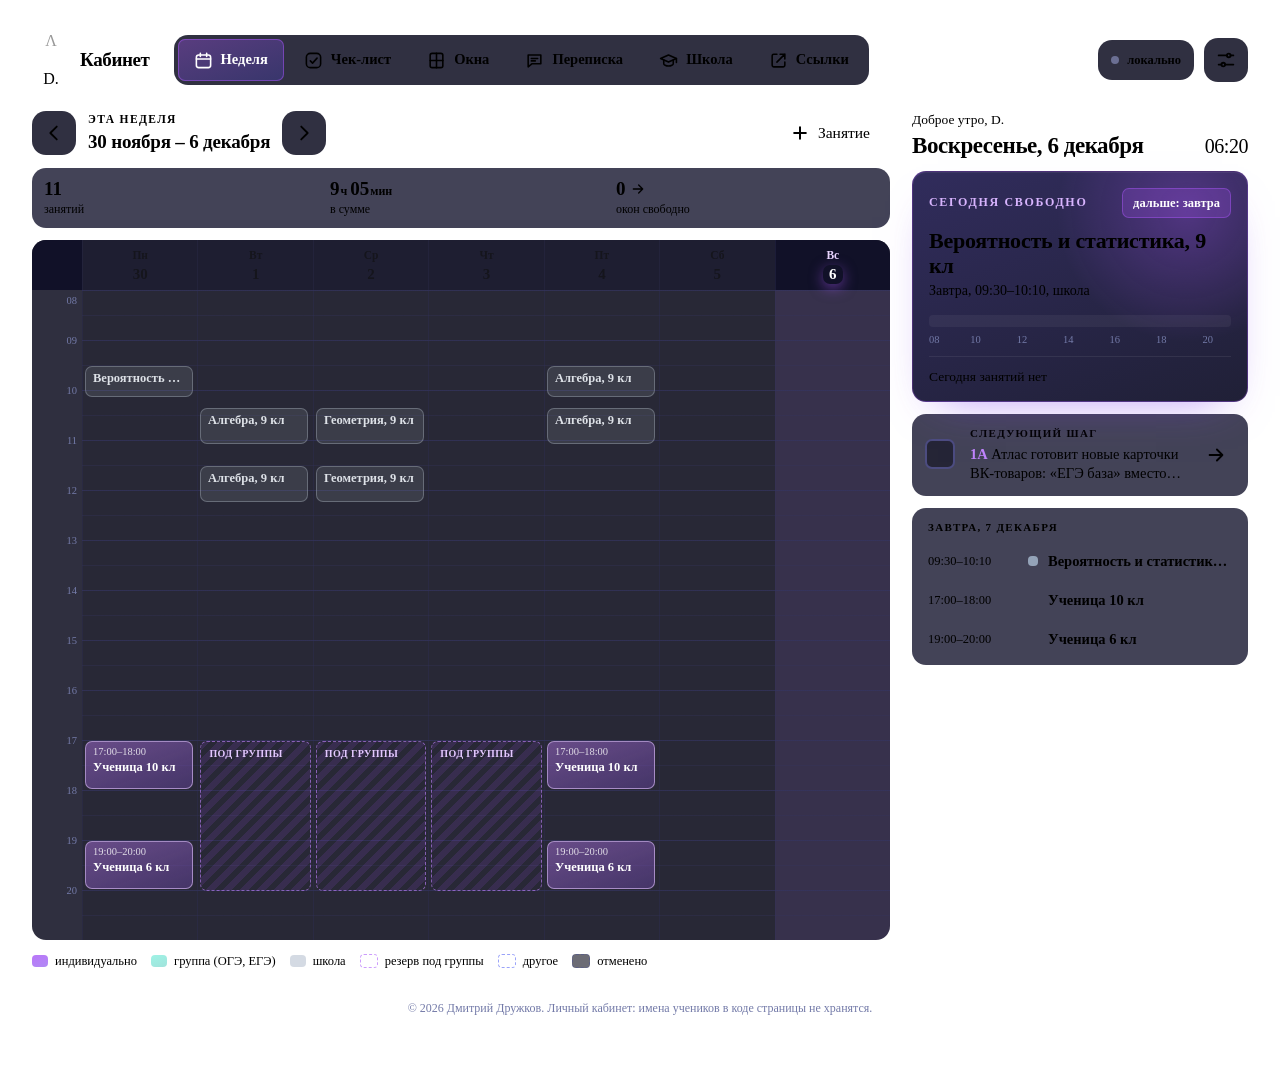
==== index.html @ b58e967c "Абонемент: остаток и журнал на странице ученика, «Оплата» и поздняя отмена в Кабинете; отмена без сп" ====
<!DOCTYPE html>
<html lang="ru">
<head>
<meta charset="UTF-8">
<meta name="viewport" content="width=device-width, initial-scale=1, viewport-fit=cover">
<title>Кабинет D.</title>
<meta name="description" content="Личный кабинет D.: расписание недели, чек-лист, свободные окна для родителей.">
<meta name="robots" content="noindex, nofollow">
<meta name="theme-color" content="#0A0610">
<script>
  /* тема ставится до отрисовки, иначе при светлой экран на миг мигнёт тёмным */
  try { if (localStorage.getItem('kab:theme') === 'light') { document.documentElement.setAttribute('data-theme', 'light'); document.querySelector('meta[name="theme-color"]').setAttribute('content', '#f1edf8'); } } catch (e) {}
</script>
<meta name="apple-mobile-web-app-capable" content="yes">
<meta name="mobile-web-app-capable" content="yes">
<meta name="apple-mobile-web-app-status-bar-style" content="black-translucent">
<meta name="apple-mobile-web-app-title" content="Кабинет">
<link rel="icon" href="favicon.svg" type="image/svg+xml">
<link rel="apple-touch-icon" href="icon-180.png">
<link rel="stylesheet" href="https://dmitrydruzhkovv-arch.github.io/di-brand-kit/brand-kit.css">
<link rel="stylesheet" href="style.css?v=2609292206">
</head>
<body class="lk-page">

<div class="kb">
  <header class="kb-top" id="kbTop"></header>
  <main>
    <section class="kb-view" id="v-week" aria-label="Неделя"></section>
    <section class="kb-view" id="v-list" aria-label="Чек-лист" hidden></section>
    <section class="kb-view" id="v-okna" aria-label="Окна для родителей" hidden></section>
  </main>
  <footer class="kb-foot">© 2026 Дмитрий Дружков. Личный кабинет: имена учеников в коде страницы не хранятся.</footer>
</div>

<nav class="kb-nav" id="kbNav" aria-label="Разделы"></nav>
<button class="kb-fab" id="kbFab" type="button" data-act="ev-new" aria-label="Вписать занятие"></button>

<div class="sh-bg" id="shBg" data-act="close"></div>
<section class="sh" id="sh" role="dialog" aria-modal="true" aria-labelledby="shTitle" aria-hidden="true" inert></section>
<div class="toast" id="toast" role="status" aria-live="polite"></div>

<noscript><p style="padding:24px">Кабинету нужен JavaScript: включи его в браузере.</p></noscript>

<script src="seed.js?v=2609292206"></script>
<script src="app.js?v=2609292206"></script>
</body>
</html>
---- style.css ----
/* ════════════════════════════════════════════════════════════════
   style.css — Кабинет D. (поверх бренд-кита di-brand-kit: токены --lk-*)
   Телефон первым: нижняя панель разделов, крупные цели касания (≥44px).
   Цвета типов занятий различаются не только цветом (у D особое
   цветовосприятие): группы — мята + метка ОГЭ/ЕГЭ, школа — серый,
   резерв — пунктир, «другое» — пунктирная рамка.
   Анимации — только transform и opacity.
   ════════════════════════════════════════════════════════════════ */

:root{
  --kb-max:1240px;
  --kb-gut:16px;
  --kb-hh:42px;                 /* высота часа в сетке недели */
  --kb-tcol:30px;               /* колонка времени */
  --kb-nav:73px;                /* нижняя панель разделов: 8 + 56 + 8 + рамка 1 */
  --kb-safe-b:env(safe-area-inset-bottom, 0px);
  --kb-panel:rgba(20,20,46,.80);
  --kb-panel-2:rgba(14,14,34,.86);
  --kb-dim:#737aa8;
  --kb-grid:rgba(52,52,96,.70);
  --kb-grid-2:rgba(52,52,96,.30);
  --kb-ease:cubic-bezier(.16,1,.3,1);
  --kb-school:#94a3b8;
  /* радиусы — БРЕНД-КОД: одна доминанта 14 и кратные 7 / 28; теги 4; «таблетка» запрещена */
  --kb-r-xs:4px; --kb-r-s:7px; --kb-r-m:14px; --kb-r-l:28px;
}
@media (min-width:720px){
  :root{ --kb-gut:24px; --kb-hh:50px; --kb-tcol:50px; }
}

/* ───────── база ───────── */
html{ -webkit-text-size-adjust:100%; }
body.lk-page{ min-height:100dvh; font-size:16px; line-height:1.45; }
body.is-locked{ overflow:hidden; }
button{ font:inherit; color:inherit; background:none; border:0; padding:0; cursor:pointer; touch-action:manipulation; -webkit-tap-highlight-color:transparent; }
a{ color:inherit; }
input, textarea, select{ font:inherit; color:inherit; }
:focus-visible{ outline:2px solid var(--lk-violet); outline-offset:2px; }
.i{ width:22px; height:22px; fill:none; stroke:currentColor; stroke-width:2; stroke-linecap:round; stroke-linejoin:round; flex:0 0 auto; }
.sr{ position:absolute !important; width:1px; height:1px; overflow:hidden; clip:rect(0 0 0 0); white-space:nowrap; }
.mono{ font-family:var(--lk-mono); font-variant-numeric:tabular-nums; }

.kb{
  max-width:var(--kb-max); margin:0 auto;
  padding:0 var(--kb-gut) calc(var(--kb-nav) + 104px + var(--kb-safe-b));
  min-height:100dvh;
}
@media (min-width:720px){ .kb{ padding-bottom:calc(var(--kb-nav) + 28px + var(--kb-safe-b)); } }
@media (min-width:1200px){ .kb{ padding-bottom:48px; } }

/* ───────── шапка ───────── */
/* сверху — запас под часы и батарейку, когда кабинет запущен с экрана «Домой» на айфоне */
.kb-top{ display:flex; align-items:center; gap:10px; padding:calc(14px + env(safe-area-inset-top, 0px)) 0 12px; }
.kb-brand{ display:flex; align-items:center; gap:6px; min-width:0; }
/* Λ — светлая тема, D. — тёмная (как на сайте учеников). Активная — яркая с кольцом */
.kb-theme{ margin:0; gap:0; opacity:1; justify-content:flex-start; }
.kb-tm{ width:38px; height:38px; display:grid; place-items:center; border-radius:50%; opacity:.4; transition:opacity .2s, transform .18s var(--kb-ease); }
.kb-tm:hover{ opacity:.75; }
.kb-tm:active{ transform:scale(.9); }
.kb-tm[aria-pressed="true"]{ opacity:1; }
.kb-tm[aria-pressed="true"] .lk-badge{ outline:2px solid var(--lk-ink); outline-offset:2px; }
.kb-name{ font-weight:900; font-size:19px; letter-spacing:-.02em; white-space:nowrap; color:var(--lk-ink); text-decoration:none; margin-left:4px; }

.kb-tabs{ display:none; }
@media (min-width:1200px){
  /* шесть вкладок с иконками влезают в шапку только с 1200px; уже — нижняя панель */
  .kb-brand{ flex:0 0 auto; }
  /* вкладок прибавляется: не влезли — ряд листается вбок, а не выталкивает кнопки справа */
  .kb-tabs{ display:flex; gap:4px; padding:4px; margin-left:14px; min-width:0; overflow-x:auto; scrollbar-width:none; border-radius:var(--kb-r-m); border:1px solid var(--lk-line); background:var(--kb-panel-2); }
  .kb-tabs::-webkit-scrollbar{ display:none; }
  .kb-tabs a{ flex:0 0 auto; white-space:nowrap; display:flex; align-items:center; gap:8px; height:42px; padding:0 16px; border-radius:var(--kb-r-s); font-weight:700; font-size:14.5px; color:var(--lk-muted); text-decoration:none; transition:color .2s, background .2s, transform .15s var(--kb-ease); }
  .kb-tabs a:hover{ color:var(--lk-ink); }
  .kb-tabs a:active{ transform:scale(.97); }
  .kb-tabs a.is-on{ color:#fff; background:linear-gradient(160deg, rgba(168,85,247,.34), rgba(79,70,229,.26)); box-shadow:inset 0 0 0 1px rgba(168,85,247,.5); }
  .kb-tabs .i{ width:19px; height:19px; }
}

.kb-status{
  margin-left:auto; display:inline-flex; align-items:center; gap:8px; height:40px; padding:0 13px;
  border-radius:var(--kb-r-m); border:1px solid var(--lk-line); background:var(--kb-panel-2);
  font-size:12.5px; font-weight:700; color:var(--lk-muted); white-space:nowrap;
  transition:transform .15s var(--kb-ease);
}
.kb-status:active{ transform:scale(.97); }
.kb-status i{ width:8px; height:8px; border-radius:50%; background:#6b6f93; flex:0 0 8px; }
.kb-status[data-s="synced"] i{ background:var(--lk-mint); box-shadow:0 0 10px rgba(94,234,212,.75); }
.kb-status[data-s="syncing"] i{ background:var(--lk-violet); animation:kb-pulse 1s ease-in-out infinite; }
.kb-status[data-s="offline"] i,
.kb-status[data-s="badkey"] i{ background:var(--lk-bad); }
.kb-ibtn{
  width:44px; height:44px; border-radius:var(--kb-r-m); display:grid; place-items:center; flex:0 0 44px;
  border:1px solid var(--lk-line); background:var(--kb-panel-2); color:var(--lk-ink);
  transition:transform .15s var(--kb-ease), border-color .2s;
}
.kb-ibtn:hover{ border-color:rgba(168,85,247,.6); }
.kb-ibtn:active{ transform:scale(.94); }

/* ───────── нижняя панель разделов (телефон) ─────────
   Одна строка, листается вбок (D 29.09: вкладок больше пяти — сетка уходила
   во вторую строку). На экране 4,5 кнопки: пятая видна наполовину и сама
   подсказывает, что панель листается; на планшете кнопки растягиваются. */
.kb-nav{
  position:fixed; left:0; right:0; bottom:0; z-index:30;
  display:flex; gap:2px;
  padding:8px 6px calc(8px + var(--kb-safe-b));
  overflow-x:auto; overflow-y:hidden; overscroll-behavior-x:contain;
  scroll-snap-type:x proximity; scroll-padding:0 6px; scrollbar-width:none;
  background:rgba(10,6,16,.88);
  -webkit-backdrop-filter:blur(14px) saturate(1.2); backdrop-filter:blur(14px) saturate(1.2);
  border-top:1px solid var(--lk-line);
}
.kb-nav::-webkit-scrollbar{ display:none; }
.kb-nav a{
  flex:1 0 max(72px, min(96px, calc((100% - 9px) / 4.5))); scroll-snap-align:start;
  display:flex; flex-direction:column; align-items:center; justify-content:center; gap:4px;
  height:56px; border-radius:var(--kb-r-m); font-size:12px; font-weight:700; color:var(--lk-muted); text-decoration:none;
  white-space:nowrap;
  transition:color .2s, background .2s, transform .15s var(--kb-ease);
}
.kb-nav a:active{ transform:scale(.95); }
.kb-nav a.is-on{ color:#fff; background:linear-gradient(160deg, rgba(168,85,247,.32), rgba(79,70,229,.24)); box-shadow:inset 0 0 0 1px rgba(168,85,247,.5); }
.kb-nav .i{ width:24px; height:24px; }
@media (min-width:1200px){ .kb-nav{ display:none; } }

/* кнопка «+» */
.kb-fab{
  position:fixed; right:16px; bottom:calc(var(--kb-nav) + 16px + var(--kb-safe-b)); z-index:31;
  width:62px; height:62px; border-radius:var(--kb-r-m); display:grid; place-items:center; color:#fff;
  background:linear-gradient(135deg, var(--lk-violet), var(--lk-indigo));
  box-shadow:0 14px 32px -8px rgba(124,58,237,.7);
  transition:transform .18s var(--kb-ease), opacity .2s;
}
.kb-fab .i{ width:30px; height:30px; stroke-width:2.4; }
.kb-fab:active{ transform:scale(.92); }
.kb-fab[hidden]{ display:none; }
@media (min-width:720px){ .kb-fab{ display:none; } }

/* ───────── разделы ───────── */
.kb-view[hidden]{ display:none; }
.kb-view.is-in{ animation:kb-in .45s var(--kb-ease) both; }

/* ═════════════ НЕДЕЛЯ ═════════════ */
.wkv{ display:grid; gap:14px; }
.wkv-rail{ display:grid; gap:12px; align-content:start; }
.wkv-main{ min-width:0; }
@media (min-width:1100px){
  .wkv{ grid-template-columns:minmax(0,1fr) 336px; grid-template-areas:"main rail"; align-items:start; gap:22px; }
  .wkv-rail{ grid-area:rail; position:sticky; top:14px; }
  .wkv-main{ grid-area:main; }
}

.hello small{ display:block; font-size:13.5px; color:var(--lk-muted); }
.hello h1{ margin:3px 0 0; display:flex; flex-wrap:wrap; align-items:baseline; justify-content:space-between; gap:2px 12px; font-size:23px; line-height:1.15; font-weight:900; letter-spacing:-.02em; }
.hello h1 .mono{ font-size:20px; font-weight:500; color:var(--lk-ink); }

/* карточка «сейчас / дальше» */
.now{
  position:relative; overflow:hidden; isolation:isolate;
  border-radius:var(--kb-r-m); padding:16px 16px 14px;
  background:linear-gradient(160deg, rgba(36,31,82,.94), rgba(18,18,42,.94));
  border:1px solid rgba(168,85,247,.30);
  box-shadow:inset 0 1px 0 rgba(255,255,255,.06), 0 20px 44px -26px rgba(124,58,237,.6);
}
.now::before{
  content:""; position:absolute; z-index:-1; right:-70px; top:-90px; width:260px; height:260px;
  background:radial-gradient(closest-side, rgba(168,85,247,.30), transparent); pointer-events:none;
}
.now-k{ display:flex; align-items:center; justify-content:space-between; gap:10px; font-family:var(--lk-mono); font-size:12px; font-weight:700; letter-spacing:.14em; text-transform:uppercase; color:#d8b4fe; }
.now-k > span{ display:inline-flex; align-items:center; gap:8px; }
.now.is-live .now-k > span::before{ content:""; width:8px; height:8px; border-radius:50%; background:var(--lk-mint); box-shadow:0 0 10px var(--lk-mint); animation:kb-pulse 1.4s ease-in-out infinite; }
.now-chip{ font-family:var(--lk-font); letter-spacing:0; text-transform:none; font-size:12.5px; font-weight:700; color:#fff; padding:5px 10px; border-radius:var(--kb-r-s); background:rgba(168,85,247,.22); border:1px solid rgba(168,85,247,.45); white-space:nowrap; }
.now-t{ display:block; width:100%; text-align:left; margin:10px 0 2px; font-size:22px; font-weight:900; line-height:1.15; letter-spacing:-.01em; overflow-wrap:anywhere; }
.now-s{ font-size:14px; color:var(--lk-muted); }
.strip{ position:relative; margin:14px 0 4px; }
.strip-bar{ position:relative; height:12px; border-radius:var(--kb-r-xs); overflow:hidden; background:rgba(255,255,255,.05); border:1px solid var(--lk-line); }
.strip-bar i{ position:absolute; top:0; bottom:0; left:calc(var(--a) * 100%); width:max(3px, calc(var(--w) * 100%)); border-radius:2px; }
.strip-bar i.t-solo{ background:var(--lk-violet); }
.strip-bar i.t-group{ background:var(--lk-mint); }
.strip-bar i.t-school{ background:var(--kb-school); }
.strip-bar i.t-other{ background:#818cf8; }
.strip-bar i.is-past{ opacity:.35; }
.strip-now{ position:absolute; top:-4px; bottom:-4px; left:calc(var(--m) * 100%); width:2px; margin-left:-1px; background:#fff; border-radius:2px; box-shadow:0 0 8px rgba(255,255,255,.9); }
.strip-h{ position:relative; height:14px; margin-top:5px; font-family:var(--lk-mono); font-size:10.5px; color:var(--kb-dim); }
.strip-h span{ position:absolute; top:0; left:calc(var(--p) * 100%); transform:translateX(-50%); }
.strip-h span:first-child{ transform:none; }
.now-f{ margin-top:10px; padding-top:10px; border-top:1px solid rgba(255,255,255,.07); font-size:13.5px; color:var(--lk-muted); }
.now-f b{ color:var(--lk-ink); font-weight:700; }

/* следующий шаг чек-листа */
.nx{ display:flex; align-items:center; gap:12px; padding:12px 12px 12px 14px; border-radius:var(--kb-r-m); background:var(--kb-panel); border:1px solid var(--lk-line); }
.nx-tx{ flex:1; min-width:0; }
.nx-tx small{ display:block; font-family:var(--lk-mono); font-size:11px; font-weight:700; letter-spacing:.12em; text-transform:uppercase; color:var(--lk-mint); }
.nx-tx p{ margin:3px 0 0; font-size:14.5px; line-height:1.35; display:-webkit-box; -webkit-line-clamp:2; -webkit-box-orient:vertical; overflow:hidden; }
.nx-ck{ display:grid; place-items:center; width:44px; height:44px; flex:0 0 44px; margin:-6px -4px -6px -8px; cursor:pointer; }
.nx-ck:hover .ck{ border-color:var(--lk-violet); }
.nx-ck:active .ck{ transform:scale(.88); }
.nx-ck input:focus-visible + .ck{ outline:2px solid var(--lk-violet); outline-offset:2px; }
.nx.is-done .ck{ background:linear-gradient(135deg, var(--lk-violet), var(--lk-violet-deep)); border-color:transparent; }
.nx.is-done .ck .i{ stroke-dashoffset:0; }
.nx.is-done .nx-tx p{ color:var(--kb-dim); text-decoration:line-through; transition:color .3s; }
.nx-go{ width:40px; height:40px; border-radius:var(--kb-r-m); display:grid; place-items:center; color:var(--lk-muted); flex:0 0 40px; text-decoration:none; }
.nx-go:hover{ color:var(--lk-ink); }
.nx.is-empty .nx-tx small{ color:var(--lk-muted); }

/* список дня — только на широком экране, в правой колонке */
.agenda{ display:none; }
@media (min-width:1100px){
  .agenda{ display:block; border-radius:var(--kb-r-m); padding:12px 8px 6px; background:var(--kb-panel); border:1px solid var(--lk-line); }
  .agenda h3{ margin:0 8px 6px; font-family:var(--lk-mono); font-size:11px; font-weight:700; letter-spacing:.12em; text-transform:uppercase; color:var(--lk-muted); }
  .ag{ display:grid; grid-template-columns:92px 12px minmax(0,1fr); align-items:center; gap:8px; width:100%; padding:9px 8px; border-radius:var(--kb-r-s); text-align:left; transition:background .2s; }
  .ag:hover{ background:rgba(255,255,255,.04); }
  .ag .mono{ font-size:12.5px; color:var(--lk-muted); }
  .ag i{ width:10px; height:10px; border-radius:var(--kb-r-xs); }
  .ag b{ font-size:14.5px; font-weight:700; white-space:nowrap; overflow:hidden; text-overflow:ellipsis; }
  .ag.is-past{ opacity:.45; }
  .ag.is-now{ background:rgba(168,85,247,.14); box-shadow:inset 0 0 0 1px rgba(168,85,247,.45); }
  .ag-none{ margin:4px 8px 8px; font-size:14px; color:var(--kb-dim); }
}

/* заголовок недели */
.wk-head{ display:flex; align-items:center; gap:8px; flex-wrap:wrap; }
.wk-arrow{ width:44px; height:44px; border-radius:var(--kb-r-m); display:grid; place-items:center; border:1px solid var(--lk-line); background:var(--kb-panel-2); transition:transform .15s var(--kb-ease), border-color .2s; }
.wk-arrow:hover{ border-color:rgba(168,85,247,.6); }
.wk-arrow:active{ transform:scale(.93); }
.wk-title{ font-size:19px; font-weight:900; letter-spacing:-.01em; padding:0 4px; white-space:nowrap; }
.wk-title small{ display:block; font-size:11.5px; font-weight:700; letter-spacing:.12em; text-transform:uppercase; color:var(--lk-muted); font-family:var(--lk-mono); }
.wk-today{ height:38px; padding:0 14px; border-radius:var(--kb-r-m); font-size:13.5px; font-weight:700; color:#E9D5FF; border:1px solid rgba(168,85,247,.55); background:rgba(168,85,247,.12); }
.wk-today:active{ transform:scale(.96); }
.wk-add{ display:none; margin-left:auto; }
@media (min-width:720px){
  .wk-add{ display:inline-flex; align-items:center; gap:8px; height:46px; padding:0 20px; font-size:15.5px; }
  .wk-add .i{ width:20px; height:20px; stroke-width:2.4; }
}

.wk-stats{ display:grid; grid-template-columns:repeat(3, minmax(0,1fr)); margin:12px 0; border-radius:var(--kb-r-m); border:1px solid var(--lk-line); background:var(--kb-panel); overflow:hidden; }
.wk-stats > *{ padding:10px 12px; border-left:1px solid var(--lk-line); text-align:left; min-width:0; }
.wk-stats > :first-child{ border-left:0; }
.wk-stats b{ display:block; font-family:var(--lk-mono); font-size:19px; font-weight:700; line-height:1.2; color:var(--lk-ink); white-space:nowrap; }
.wk-stats b small{ font-family:var(--lk-font); font-size:12px; font-weight:700; color:var(--lk-muted); margin:0 3px 0 1px; }
.wk-stats b .i{ width:16px; height:16px; vertical-align:-2px; margin-left:4px; }
.wk-stats span{ display:block; font-size:12px; color:var(--lk-muted); white-space:nowrap; overflow:hidden; text-overflow:ellipsis; }
.wk-stats button{ transition:background .2s; }
.wk-stats button:hover{ background:rgba(94,234,212,.06); }
.wk-stats button b{ color:var(--lk-mint); }

/* сетка недели */
.wk{
  position:relative; display:grid; grid-template-columns:var(--kb-tcol) repeat(7, minmax(0,1fr));
  border-radius:var(--kb-r-m); border:1px solid var(--lk-line); background:rgba(13,13,32,.86);
  overflow:clip; /* скругляет углы шапки дней, не ломая её «липкость» */
}
.wk-corner, .wk-dh{
  position:sticky; top:0; z-index:5; height:50px;
  background:rgba(17,17,40,.97); border-bottom:1px solid var(--lk-line);
}
.wk-dh{ display:flex; flex-direction:column; align-items:center; justify-content:center; gap:2px; font-size:11.5px; font-weight:700; color:var(--lk-muted); border-left:1px solid var(--kb-grid-2); }
.wk-dh b{ font-family:var(--lk-mono); font-size:15px; line-height:1.1; color:var(--lk-ink); padding:1px 6px; border-radius:var(--kb-r-s); }
.wk-dh.is-today{ color:#E9D5FF; }
.wk-dh.is-today b{ color:#fff; background:linear-gradient(135deg, var(--lk-violet), var(--lk-violet-deep)); box-shadow:0 4px 14px rgba(168,85,247,.5); }
.wk-dh.is-past{ opacity:.55; }
.wk-times{ position:relative; height:calc(var(--rows) * var(--kb-hh)); }
.wk-times span{ position:absolute; right:5px; top:calc(var(--h) * var(--kb-hh) - 7px); font-family:var(--lk-mono); font-size:10.5px; color:var(--kb-dim); }
.wk-times span:first-child{ top:3px; }
.wk-col{
  position:relative; height:calc(var(--rows) * var(--kb-hh));
  border-left:1px solid var(--kb-grid-2); cursor:cell;
  background-image:repeating-linear-gradient(to bottom,
    var(--kb-grid) 0 1px, transparent 1px calc(var(--kb-hh) / 2),
    var(--kb-grid-2) calc(var(--kb-hh) / 2) calc(var(--kb-hh) / 2 + 1px), transparent calc(var(--kb-hh) / 2 + 1px) var(--kb-hh));
}
.wk-col.is-today{ background-color:rgba(168,85,247,.07); }
.wk-col.is-past{ background-color:rgba(0,0,0,.14); }

/* занятие */
.ev{
  position:absolute; z-index:2;
  top:calc(var(--s) * var(--kb-hh) / 60 + 1px);
  height:calc(var(--d) * var(--kb-hh) / 60 - 2px);
  left:calc(2px + (100% - 4px) * var(--l) / var(--n));
  width:calc((100% - 4px) / var(--n) - 2px);
  display:flex; flex-direction:column; gap:1px; padding:3px 4px; overflow:hidden; text-align:left;
  border-radius:var(--kb-r-s); border:1px solid transparent; font-size:11px; line-height:1.2;
  transition:transform .18s var(--kb-ease), filter .2s, box-shadow .2s;
}
/* всплывают только при открытии недели, а не при каждой перерисовке */
.wk.is-anim .ev{ animation:kb-pop .42s var(--kb-ease) both; animation-delay:calc(var(--i, 0) * 14ms); }
.ev:hover{ transform:translateY(-1px); filter:brightness(1.14); z-index:3; }
.ev:active{ transform:scale(.96); }
.ev-t{ font-family:var(--lk-mono); font-size:9.5px; opacity:.82; white-space:nowrap; overflow:hidden; }
.ev-end{ display:none; }
.ev-n{ font-weight:700; white-space:nowrap; overflow:hidden; text-overflow:ellipsis; }
.ev-full{ display:none; }
.ev-tag{ align-self:flex-start; font-family:var(--lk-mono); font-size:9px; font-weight:700; padding:0 4px; border-radius:var(--kb-r-xs); background:rgba(0,0,0,.30); line-height:1.5; }
.ev.is-short .ev-t{ display:none; }
.ev--solo{ background:linear-gradient(160deg, rgba(168,85,247,.62), rgba(124,58,237,.44)); border-color:rgba(200,150,255,.8); color:#fff; }
.ev--group{ background:linear-gradient(160deg, rgba(94,234,212,.38), rgba(20,184,166,.22)); border-color:rgba(94,234,212,.8); color:#effffc; }
.ev--school{ background:rgba(148,163,184,.17); border-color:rgba(148,163,184,.46); color:#dbe2ec; }
.ev--other{ background:rgba(79,70,229,.14); border:1px dashed rgba(129,140,248,.7); color:#e0e4ff; }
.ev.is-past{ opacity:.5; filter:saturate(.55); }
.ev.is-now{ box-shadow:0 0 0 2px #fff, 0 0 18px rgba(168,85,247,.75); z-index:3; }
.ev.is-off{ background:rgba(10,10,26,.6); border-style:dashed; color:var(--lk-muted); opacity:.7; }
.ev.is-off .ev-n{ text-decoration:line-through; }
@media (min-width:720px){
  .ev{ padding:4px 7px; font-size:12.5px; }
  .ev-t{ font-size:10.5px; }
  .ev-end{ display:inline; }
  .ev-short{ display:none; }
  .ev-full{ display:-webkit-box; -webkit-line-clamp:2; -webkit-box-orient:vertical; white-space:normal; }
  .ev.is-short .ev-full{ -webkit-line-clamp:1; }
  .ev-tag{ font-size:10px; }
}

/* резерв — фон-зона, занятиям не мешает */
.zone{
  position:absolute; z-index:1; left:2px; right:2px;
  top:calc(var(--s) * var(--kb-hh) / 60 + 1px);
  height:calc(var(--d) * var(--kb-hh) / 60 - 2px);
  border-radius:var(--kb-r-s); border:1.5px dashed rgba(192,132,252,.6);
  background:repeating-linear-gradient(135deg, rgba(168,85,247,.13) 0 6px, transparent 6px 12px);
  pointer-events:none;
}
.zone-tag{
  pointer-events:auto; position:absolute; left:2px; right:2px; top:2px;
  padding:3px 3px; border-radius:var(--kb-r-s); text-align:left;
  font-family:var(--lk-mono); font-size:8.5px; font-weight:700; letter-spacing:.04em; text-transform:uppercase;
  color:#e3c8ff; white-space:nowrap; overflow:hidden; text-overflow:ellipsis;
}
.zone-tag:hover{ background:rgba(168,85,247,.22); }
.zone.is-off{ opacity:.35; }
/* телефон: колонка узкая — подпись резерва идёт вертикально во всю высоту зоны */
@media (max-width:719px){
  .zone-tag{ top:2px; bottom:2px; left:50%; right:auto; width:16px; margin-left:-8px; padding:4px 0; writing-mode:vertical-rl; text-align:start; letter-spacing:.12em; font-size:9px; }
}
@media (min-width:720px){ .zone-tag{ font-size:10px; padding:3px 6px; } }

/* линия «сейчас» */
.wk-now{ position:absolute; z-index:4; left:-1px; right:0; top:calc(var(--m) * var(--kb-hh) / 60); height:2px; margin-top:-1px; background:#fff; box-shadow:0 0 10px rgba(255,255,255,.85); pointer-events:none; }
.wk-now::before{ content:""; position:absolute; left:-5px; top:-4px; width:10px; height:10px; border-radius:50%; background:#fff; box-shadow:0 0 12px #fff; }

.wk-empty{ margin:0 0 12px; padding:12px 14px; border-radius:var(--kb-r-m); border:1px dashed #3a3a6a; color:var(--lk-muted); font-size:14px; }
.wk-legend{ display:flex; flex-wrap:wrap; gap:6px 14px; margin-top:12px; font-size:12.5px; color:var(--lk-muted); }
.wk-legend span{ display:inline-flex; align-items:center; gap:7px; }
.wk-legend i{ width:16px; height:12px; border-radius:var(--kb-r-xs); }
.lg-solo{ background:linear-gradient(160deg, rgba(168,85,247,.8), rgba(124,58,237,.6)); }
.lg-group{ background:linear-gradient(160deg, rgba(94,234,212,.6), rgba(20,184,166,.4)); }
.lg-school{ background:rgba(148,163,184,.4); }
.lg-reserve{ border:1.5px dashed rgba(192,132,252,.8); }
.lg-other{ border:1.5px dashed rgba(129,140,248,.8); }
.lg-off{ border:1.5px dashed #5b5f86; background:rgba(10,10,26,.6); }

/* ═════════════ ЧЕК-ЛИСТ ═════════════ */
.cl-head{ margin:4px 0 16px; }
.cl-head .lk-kicker{ margin-bottom:8px; }
.cl-title{ margin:0; font-size:26px; font-weight:900; letter-spacing:-.02em; line-height:1.1; }
.cl-sub{ margin:8px 0 0; max-width:68ch; color:var(--lk-muted); font-size:14.5px; }
.cl-total{ display:flex; align-items:center; gap:12px; margin-top:14px; }
.cl-total b{ font-family:var(--lk-mono); font-size:14px; white-space:nowrap; }
.cl-blocks{ display:grid; gap:14px; }
@media (min-width:980px){
  .cl-blocks{ display:block; columns:2 420px; column-gap:16px; }
  .cl-blocks .bl{ break-inside:avoid; margin-bottom:16px; }
}
.bl{
  border-radius:var(--kb-r-m); padding:14px 14px 8px;
  background:var(--kb-panel); border:1px solid var(--lk-line);
  box-shadow:inset 0 1px 0 rgba(255,255,255,.04);
  transition:border-color .35s, box-shadow .35s;
}
.bl.is-complete{ border-color:rgba(94,234,212,.55); box-shadow:0 0 0 1px rgba(94,234,212,.2), 0 14px 32px -20px rgba(94,234,212,.55); }
.bl-h{ display:flex; align-items:flex-start; gap:10px; }
.bl-num{ width:34px; height:34px; flex:0 0 34px; border-radius:var(--kb-r-s); display:grid; place-items:center; font-family:var(--lk-mono); font-weight:700; font-size:13px; color:#E9D5FF; background:rgba(168,85,247,.16); border:1px solid rgba(168,85,247,.42); }
.bl.is-complete .bl-num{ color:#04231f; background:var(--lk-mint); border-color:transparent; }
.bl-tt{ flex:1; min-width:0; padding-top:1px; }
.bl-tt h3{ margin:0; font-size:18px; font-weight:900; line-height:1.2; overflow-wrap:anywhere; }
.bl-tag{ display:block; margin-top:3px; font-size:12.5px; color:var(--lk-muted); }
.bl-cnt{ padding-top:7px; font-family:var(--lk-mono); font-size:13px; font-weight:700; color:var(--lk-muted); white-space:nowrap; }
.bl.is-complete .bl-cnt{ color:var(--lk-mint); }
.bl-more{ width:38px; height:38px; flex:0 0 38px; margin:-2px -4px 0 0; border-radius:var(--kb-r-m); display:grid; place-items:center; color:var(--kb-dim); }
.bl-more:hover{ color:var(--lk-ink); background:rgba(255,255,255,.05); }
.bl .lk-progress{ margin:12px 0 4px; height:6px; }
.bl.is-complete .lk-fill{ background:linear-gradient(90deg, #2dd4bf, var(--lk-mint)); box-shadow:0 0 12px rgba(94,234,212,.6); }
.bl-note{ margin:8px 0 2px; font-size:13.5px; line-height:1.45; color:var(--lk-muted); }
.its{ display:grid; margin-top:4px; }
.it{ display:flex; align-items:flex-start; border-top:1px solid rgba(52,52,96,.5); }
.it:first-child{ border-top:0; }
.it-main{ flex:1; min-width:0; display:flex; align-items:flex-start; gap:12px; padding:12px 2px; cursor:pointer; }
.ck{
  width:26px; height:26px; flex:0 0 26px; margin-top:-1px; border-radius:var(--kb-r-s); display:grid; place-items:center;
  border:2px solid #4c4c80; background:rgba(8,8,22,.5);
  transition:background .2s, border-color .2s, transform .18s var(--kb-ease);
}
.ck .i{ width:16px; height:16px; stroke:#fff; stroke-width:3; stroke-dasharray:24; stroke-dashoffset:24; transition:stroke-dashoffset .32s var(--kb-ease) .04s; }
.it-main:active .ck{ transform:scale(.88); }
.it-main:hover .ck{ border-color:var(--lk-violet); }
.it.is-done .ck{ background:linear-gradient(135deg, var(--lk-violet), var(--lk-violet-deep)); border-color:transparent; box-shadow:0 4px 12px -2px rgba(168,85,247,.6); }
.it.is-done .ck .i{ stroke-dashoffset:0; }
.it-main input:focus-visible + .ck{ outline:2px solid var(--lk-violet); outline-offset:2px; }
/* номер пункта — не моноширинным: в JetBrains Mono «1б» читается как «16» */
.it-num{ flex:0 0 auto; min-width:24px; padding-top:1px; font-size:13px; font-weight:700; color:#c084fc; }
.it-tx{ flex:1; min-width:0; font-size:15px; line-height:1.42; overflow-wrap:anywhere; transition:color .25s; }
.it-tx b{ color:#E9D5FF; }
.it-tx a{ color:var(--lk-mint); text-underline-offset:3px; }
.it.is-done .it-tx, .it.is-done .it-num{ color:var(--kb-dim); }
.it.is-done .it-tx{ text-decoration:line-through; text-decoration-color:rgba(154,160,200,.45); }
.it.is-done .it-tx b{ color:inherit; }
.it-more{ width:40px; height:48px; flex:0 0 40px; display:grid; place-items:center; color:var(--kb-dim); border-radius:var(--kb-r-m); }
.it-more:hover{ color:var(--lk-ink); }
/* пункт-счётчик (Profi: три отклика) */
.it--cnt .it-main{ align-items:center; cursor:default; }
.cnt{ display:flex; gap:8px; }
.cnt button{ width:32px; height:32px; border-radius:50%; border:2px solid #4c4c80; background:rgba(8,8,22,.5); display:grid; place-items:center; font-family:var(--lk-mono); font-size:12px; font-weight:700; color:var(--kb-dim); transition:background .2s, border-color .2s, transform .18s var(--kb-ease), color .2s; }
.cnt button:active{ transform:scale(.88); }
.cnt button.is-on{ background:linear-gradient(135deg, var(--lk-violet), var(--lk-violet-deep)); border-color:transparent; color:#fff; box-shadow:0 0 12px rgba(168,85,247,.55); }
.it--cnt .it-tx{ font-weight:700; }
.it--cnt.is-done .it-tx{ text-decoration:none; }
.cnt-n{ font-family:var(--lk-mono); font-size:12.5px; color:var(--lk-muted); min-width:28px; text-align:right; }

.it-add{ display:flex; gap:8px; padding:8px 0 6px; }
.it-add input{ flex:1; min-width:0; height:46px; padding:0 13px; border-radius:var(--kb-r-m); border:1.5px dashed #3c3c6c; background:rgba(8,8,22,.5); font-size:15px; }
.it-add input::placeholder{ color:var(--kb-dim); }
.it-add input:focus{ outline:none; border-style:solid; border-color:var(--lk-violet); box-shadow:0 0 0 4px rgba(168,85,247,.16); }
.it-add button{ width:46px; height:46px; flex:0 0 46px; border-radius:var(--kb-r-m); display:grid; place-items:center; color:#E9D5FF; background:rgba(168,85,247,.18); border:1px solid rgba(168,85,247,.45); transition:transform .15s var(--kb-ease); }
.it-add button:active{ transform:scale(.93); }
.cl-addblock{ width:100%; height:58px; margin-top:14px; border-radius:var(--kb-r-m); border:1.5px dashed #3c3c6c; display:flex; align-items:center; justify-content:center; gap:8px; font-weight:700; color:var(--lk-muted); transition:color .2s, border-color .2s; }
.cl-addblock:hover{ color:var(--lk-ink); border-color:var(--lk-violet); }
.cl-empty{ padding:22px 18px; border-radius:var(--kb-r-m); border:1px dashed #3c3c6c; color:var(--lk-muted); text-align:center; }

/* ═════════════ ОКНА ДЛЯ РОДИТЕЛЕЙ ═════════════ */
.ok{ display:grid; gap:18px; }
@media (min-width:1000px){ .ok{ grid-template-columns:minmax(0,460px) minmax(0,1fr); align-items:start; gap:28px; } }
.ok-lead h2{ margin:0; font-size:26px; font-weight:900; letter-spacing:-.02em; line-height:1.1; }
.ok-lead p{ margin:8px 0 0; color:var(--lk-muted); font-size:14.5px; max-width:60ch; }
.seg{ display:inline-grid; grid-auto-flow:column; gap:4px; padding:4px; border-radius:var(--kb-r-m); border:1px solid var(--lk-line); background:var(--kb-panel-2); }
.seg button{ height:40px; padding:0 16px; border-radius:var(--kb-r-s); font-weight:700; font-size:14px; color:var(--lk-muted); transition:color .2s, background .2s; }
.seg button[aria-pressed="true"]{ color:#fff; background:linear-gradient(160deg, rgba(168,85,247,.34), rgba(79,70,229,.26)); box-shadow:inset 0 0 0 1px rgba(168,85,247,.5); }

.ok-card{
  position:relative; overflow:hidden; isolation:isolate;
  border-radius:var(--kb-r-l); padding:20px 18px 14px;
  background:
    radial-gradient(420px 260px at 92% -12%, rgba(94,234,212,.16), transparent 62%),
    radial-gradient(360px 240px at -10% 110%, rgba(168,85,247,.16), transparent 60%),
    linear-gradient(165deg, #1c1b46, #111129);
  border:1px solid rgba(94,234,212,.30);
  box-shadow:0 26px 60px -32px rgba(94,234,212,.4), inset 0 1px 0 rgba(255,255,255,.07);
}
.ok-top{ display:flex; align-items:center; justify-content:space-between; gap:10px; }
.ok-top .lk-sign{ margin:0; gap:6px; opacity:1; justify-content:flex-start; }
.ok-week{ font-family:var(--lk-mono); font-size:13px; font-weight:700; color:#bff7ee; padding:5px 10px; border-radius:var(--kb-r-s); background:rgba(94,234,212,.10); border:1px solid rgba(94,234,212,.3); white-space:nowrap; }
.ok-h{ margin:16px 0 4px; font-size:23px; font-weight:900; letter-spacing:-.01em; line-height:1.15; }
.ok-sub{ margin:0 0 12px; color:var(--lk-muted); font-size:14px; }
.ok-day{ display:grid; grid-template-columns:64px minmax(0,1fr); gap:10px; align-items:start; padding:11px 0; border-top:1px solid rgba(255,255,255,.07); }
.ok-dn b{ display:block; font-size:16px; font-weight:900; line-height:1.2; }
.ok-dn span{ font-family:var(--lk-mono); font-size:12px; color:var(--lk-muted); }
.ok-slots{ display:flex; flex-wrap:wrap; gap:6px; }
.ok-t{ padding:6px 10px; border-radius:var(--kb-r-s); font-family:var(--lk-mono); font-size:14px; font-weight:700; color:#042520; background:linear-gradient(135deg, #8ff3e3, var(--lk-mint)); box-shadow:0 5px 14px -7px rgba(94,234,212,.8); }
.ok-none{ padding-top:5px; font-size:14px; color:var(--kb-dim); }
.ok-foot{ display:flex; justify-content:space-between; gap:10px; margin-top:6px; padding-top:10px; border-top:1px solid rgba(255,255,255,.07); font-size:11.5px; color:var(--kb-dim); }
.ok-empty{ padding:16px 0 6px; color:var(--lk-muted); font-size:14.5px; }
.ok-actions{ display:grid; gap:10px; }
@media (min-width:480px){ .ok-actions{ grid-template-columns:1fr 1fr; } .ok-actions .ok-photo{ grid-column:1 / -1; } }
/* пояс родителя: 0 +1 +2 » (+3…+6) */
.tz-row{ display:grid; justify-items:start; gap:6px; margin:0 0 14px; }
.tz-l{ font-size:12px; line-height:1.25; color:var(--lk-muted); flex:0 0 auto; }
.seg--tz{ display:flex; flex-wrap:wrap; max-width:100%; }
.seg--tz button{ min-width:44px; padding:0 8px; font-family:var(--lk-mono); font-size:15px; }
.ok-ctl{ display:grid; gap:16px; align-content:start; }
.ok-box{ border-radius:var(--kb-r-m); padding:14px; background:var(--kb-panel); border:1px solid var(--lk-line); }
.ok-box h3{ margin:0 0 4px; font-size:16px; font-weight:900; }
.ok-box > p{ margin:0 0 10px; font-size:13.5px; color:var(--lk-muted); }
.hrs{ display:grid; gap:8px; }
.hr-row{ display:grid; grid-template-columns:minmax(0,1fr) auto auto auto; align-items:center; gap:8px; }
.hr-row span{ color:var(--kb-dim); }
.hr-row.is-off .inp{ opacity:.35; }

/* страница для родителей (okna.html) */
.okp{ max-width:460px; margin:0 auto; padding:24px 16px 40px; min-height:100dvh; }
.okp-note{ margin:14px 4px 0; font-size:14.5px; color:var(--lk-muted); text-align:center; }
.ok-card--wait{ display:grid; gap:14px; }
.ok-skel{ height:44px; border-radius:var(--kb-r-s); background:linear-gradient(90deg, rgba(255,255,255,.04), rgba(255,255,255,.09), rgba(255,255,255,.04)); background-size:200% 100%; animation:kb-shimmer 1.3s linear infinite; }
@keyframes kb-shimmer{ from{ background-position:200% 0; } to{ background-position:-200% 0; } }

/* ═════════════ ЛИСТ-ОКНО (sheet) ═════════════ */
.sh-bg{ position:fixed; inset:0; z-index:40; background:rgba(5,3,10,.64); -webkit-backdrop-filter:blur(3px); backdrop-filter:blur(3px); opacity:0; pointer-events:none; transition:opacity .25s; }
.sh-bg.is-open{ opacity:1; pointer-events:auto; }
.sh{
  position:fixed; z-index:41; left:0; right:0; bottom:0;
  max-height:92dvh; overflow-y:auto; overscroll-behavior:contain;
  padding:8px 18px calc(18px + var(--kb-safe-b));
  background:linear-gradient(180deg, #17173a, #101026);
  border:1px solid var(--lk-line); border-bottom:0; border-radius:var(--kb-r-l) var(--kb-r-l) 0 0;
  box-shadow:0 -18px 48px -14px rgba(76,29,149,.5);
  transform:translateY(105%); visibility:hidden;
  transition:transform .38s var(--kb-ease), visibility 0s linear .38s;
}
.sh.is-open{ transform:none; visibility:visible; transition:transform .38s var(--kb-ease), visibility 0s; }
.sh-grip{ width:44px; height:5px; margin:2px auto 10px; border-radius:2px; background:#3b3b66; }
@media (min-width:720px){
  .sh{ left:50%; right:auto; bottom:auto; top:50%; width:min(580px, calc(100vw - 48px)); max-height:88dvh; padding:18px 24px 24px; border-bottom:1px solid var(--lk-line); border-radius:var(--kb-r-l); transform:translate(-50%, -46%) scale(.98); opacity:0; transition:transform .3s var(--kb-ease), opacity .2s, visibility 0s linear .3s; }
  .sh.is-open{ transform:translate(-50%, -50%); opacity:1; transition:transform .3s var(--kb-ease), opacity .2s, visibility 0s; }
  .sh-grip{ display:none; }
}
.sh-h{ display:flex; align-items:flex-start; justify-content:space-between; gap:12px; }
.sh-h h2{ margin:4px 0 0; font-size:22px; font-weight:900; letter-spacing:-.01em; line-height:1.2; }
.sh-h p{ margin:4px 0 0; font-size:14px; color:var(--lk-muted); }
.sh-x{ width:44px; height:44px; flex:0 0 44px; border-radius:var(--kb-r-m); display:grid; place-items:center; color:var(--lk-muted); background:rgba(255,255,255,.04); }
.sh-x:hover{ color:var(--lk-ink); }

.fl{ display:grid; gap:8px; margin-top:16px; }
.fl > span, .fl-lbl{ font-size:13px; font-weight:700; color:var(--lk-muted); letter-spacing:.02em; }
.inp{ width:100%; height:52px; padding:0 14px; border-radius:var(--kb-r-m); border:1.5px solid var(--lk-line); background:rgba(8,8,22,.72); font-size:17px; color:var(--lk-ink); transition:border-color .2s, box-shadow .2s; }
textarea.inp{ height:auto; min-height:104px; padding:12px 14px; line-height:1.45; resize:vertical; }
.inp::placeholder{ color:var(--kb-dim); }
.inp:focus{ outline:none; border-color:var(--lk-violet); box-shadow:0 0 0 4px rgba(168,85,247,.18); }
.inp[aria-invalid="true"]{ border-color:var(--lk-bad); }
.inp--time{ width:auto; height:44px; padding:0 10px; font-family:var(--lk-mono); font-size:15px; }
.inp--num{ width:96px; font-family:var(--lk-mono); }
select.inp{ appearance:none; -webkit-appearance:none; background-image:linear-gradient(45deg, transparent 50%, #9aa0c8 50%), linear-gradient(135deg, #9aa0c8 50%, transparent 50%); background-position:calc(100% - 20px) 50%, calc(100% - 14px) 50%; background-size:6px 6px; background-repeat:no-repeat; padding-right:36px; }
.fl-err{ margin-top:6px; font-size:13.5px; color:#fda4af; }
.fl-hint{ margin:2px 0 0; font-size:12.5px; color:var(--kb-dim); }
.fl-warn{ margin-top:14px; padding:10px 12px; border-radius:var(--kb-r-m); background:rgba(129,140,248,.12); border:1px solid rgba(129,140,248,.42); font-size:13.5px; color:#e0e4ff; }
.chips{ display:flex; flex-wrap:wrap; gap:8px; }
.chip{
  min-height:44px; padding:0 14px; border-radius:var(--kb-r-m); display:inline-flex; align-items:center; gap:8px;
  border:1.5px solid var(--lk-line); background:rgba(8,8,22,.6);
  font-weight:700; font-size:14.5px; color:var(--lk-muted);
  transition:color .18s, border-color .18s, background .18s, transform .15s var(--kb-ease);
}
.chip:active{ transform:scale(.95); }
.chip:hover{ color:var(--lk-ink); }
.chip[aria-pressed="true"]{ color:#fff; border-color:rgba(168,85,247,.85); background:linear-gradient(160deg, rgba(168,85,247,.36), rgba(79,70,229,.28)); box-shadow:0 6px 18px -9px rgba(168,85,247,.8); }
.chip .sw{ width:12px; height:12px; border-radius:var(--kb-r-xs); flex:0 0 12px; }
.sw-solo{ background:var(--lk-violet); }
.sw-group{ background:var(--lk-mint); }
.sw-school{ background:var(--kb-school); }
.sw-reserve{ border:1.5px dashed #c084fc; }
.sw-other{ border:1.5px dashed #818cf8; }
.chips--days{ display:grid; grid-template-columns:repeat(7, minmax(0,1fr)); gap:6px; }
.chips--days .chip{ padding:0; justify-content:center; }
.dur-row{ display:flex; flex-wrap:wrap; gap:6px; align-items:center; }
.dur-row .chip{ min-height:44px; padding:0 12px; font-family:var(--lk-mono); font-size:14px; }
.dur-row .inp--num{ width:78px; height:44px; text-align:center; }
.inp--start{ width:150px; height:52px; font-size:18px; }

/* переключатель */
.tg{ display:flex; align-items:center; gap:12px; margin-top:18px; cursor:pointer; }
.tg input{ position:absolute; opacity:0; width:1px; height:1px; }
.tg-ui{ position:relative; width:50px; height:30px; flex:0 0 50px; border-radius:var(--kb-r-s); background:#2a2a4d; border:1px solid #3c3c6c; transition:background .2s, border-color .2s; }
.tg-ui::after{ content:""; position:absolute; left:3px; top:3px; width:22px; height:22px; border-radius:50%; background:#c9cbe6; transition:transform .25s var(--kb-ease), background .2s; }
.tg input:checked + .tg-ui{ background:linear-gradient(135deg, var(--lk-violet), var(--lk-indigo)); border-color:transparent; }
.tg input:checked + .tg-ui::after{ transform:translateX(20px); background:#fff; }
.tg input:focus-visible + .tg-ui{ outline:2px solid var(--lk-violet); outline-offset:2px; }
.tg-tx b{ display:block; font-size:15.5px; }
.tg-tx small{ display:block; font-size:12.5px; color:var(--lk-muted); }
.tg--sm{ margin:0; gap:10px; }
.tg--sm .tg-ui{ width:42px; height:26px; flex-basis:42px; }
.tg--sm .tg-ui::after{ width:18px; height:18px; }
.tg--sm input:checked + .tg-ui::after{ transform:translateX(16px); }

.sh-actions{ display:grid; gap:10px; margin-top:22px; }
.sh-actions .lk-btn{ width:100%; height:56px; padding:0 20px; }
.btn2{
  width:100%; min-height:52px; padding:0 16px; border-radius:var(--kb-r-m); display:flex; align-items:center; justify-content:center; gap:9px;
  border:1.5px solid var(--lk-line); background:rgba(8,8,22,.5); font-weight:700; font-size:15px; color:var(--lk-ink);
  transition:border-color .2s, background .2s, transform .15s var(--kb-ease);
}
.btn2:hover{ border-color:rgba(168,85,247,.6); }
.btn2:active{ transform:scale(.98); }
.btn2:disabled{ opacity:.45; cursor:not-allowed; }
.btn2 .i{ width:19px; height:19px; }
.btn2--mint{ color:#bff7ee; border-color:rgba(94,234,212,.45); background:rgba(94,234,212,.08); }
.btn2--danger{ color:#fda4af; border-color:rgba(244,63,94,.42); }
.btn2--danger.is-armed{ color:#fff; background:rgba(244,63,94,.22); border-color:var(--lk-bad); }
.sh-split{ display:grid; grid-template-columns:1fr 1fr; gap:10px; }
.sh-sep{ height:1px; margin:20px 0 4px; background:var(--lk-line); }
.sh-note{ margin:14px 0 0; font-size:13px; color:var(--kb-dim); line-height:1.5; }
.sh-status{ display:flex; align-items:center; gap:10px; margin-top:12px; padding:12px 14px; border-radius:var(--kb-r-m); background:rgba(8,8,22,.55); border:1px solid var(--lk-line); font-size:14px; }
.sh-status i{ width:10px; height:10px; flex:0 0 10px; border-radius:50%; background:#6b6f93; }
.sh-status[data-s="synced"] i{ background:var(--lk-mint); box-shadow:0 0 10px rgba(94,234,212,.75); }
.sh-status[data-s="offline"] i, .sh-status[data-s="badkey"] i{ background:var(--lk-bad); }
.sh-status[data-s="syncing"] i{ background:var(--lk-violet); }

/* ───────── всплывашка ───────── */
.toast{
  position:fixed; z-index:50; left:50%; bottom:calc(var(--kb-nav) + 92px + var(--kb-safe-b));
  display:flex; align-items:center; gap:12px; max-width:calc(100vw - 32px);
  padding:10px 10px 10px 16px; border-radius:var(--kb-r-m);
  background:#1f1f47; border:1px solid #3a3a6a; box-shadow:0 16px 40px -12px rgba(76,29,149,.6);
  font-size:14.5px; font-weight:700;
  transform:translate(-50%, 16px); opacity:0; pointer-events:none;
  transition:transform .3s var(--kb-ease), opacity .2s;
}
.toast.is-on{ transform:translate(-50%, 0); opacity:1; pointer-events:auto; }
.toast button{ height:36px; padding:0 12px; border-radius:var(--kb-r-s); font-weight:700; color:#bff7ee; background:rgba(94,234,212,.12); border:1px solid rgba(94,234,212,.35); white-space:nowrap; }
@media (min-width:720px){ .toast{ bottom:calc(var(--kb-nav) + 20px + var(--kb-safe-b)); } }
@media (min-width:1200px){ .toast{ bottom:28px; } }

.kb-foot{ margin-top:30px; font-size:12px; color:var(--kb-dim); text-align:center; }
.kb-foot a{ color:var(--lk-muted); }

/* ───────── смена темы: цвета перетекают, а не щёлкают ───────── */
html.kb-theming, html.kb-theming *, html.kb-theming *::before, html.kb-theming *::after{
  transition:background-color .35s ease, border-color .35s ease, color .35s ease, fill .35s ease, box-shadow .35s ease !important;
}

/* ───────── движение ───────── */
@keyframes kb-in{ from{ opacity:0; transform:translateY(10px); } to{ opacity:1; transform:none; } }
@keyframes kb-pop{ from{ opacity:0; transform:scale(.94); } to{ opacity:1; transform:none; } }
@keyframes kb-pulse{ 0%,100%{ opacity:1; transform:scale(1); } 50%{ opacity:.45; transform:scale(.8); } }
@media (prefers-reduced-motion:reduce){
  *, *::before, *::after{ animation-duration:.001ms !important; animation-iteration-count:1 !important; transition-duration:.001ms !important; }
}

/* ════════════════════════════════════════════════════════════════
   СВЕТЛАЯ ТЕМА (кнопка Λ). Язык — дневная тема Леммы на сайте учеников:
   сиреневая бумага, белые панели, фиолет-индиго акцентом, мята — на тексте
   темнее (teal), чтобы читалась на белом. Тёмная тема выше не тронута:
   здесь только то, что в ней «зашито» тёмным.
   ════════════════════════════════════════════════════════════════ */
:root[data-theme="light"]{
  color-scheme:light;
  --lk-bg:#f1edf8; --lk-ink:#1a1720; --lk-muted:#5b5470; --lk-line:#e3ddef;
  --lk-surface:#ffffff; --lk-mesh-op:.4;
  --kb-panel:#ffffff; --kb-panel-2:#ffffff;
  --kb-dim:#756e8a;
  --kb-grid:rgba(91,84,112,.16); --kb-grid-2:rgba(91,84,112,.07);
  --kb-vi:#6d28d9;   /* фиолет для текста на белом */
  --kb-mi:#0f766e;   /* мята для текста на белом */
}
[data-theme="light"] .lk-kicker{ color:#7c3aed; }
[data-theme="light"] .lk-progress{ background:#ece6f7; }
[data-theme="light"] .lk-progress .lk-fill, [data-theme="light"] .bl.is-complete .lk-fill{ box-shadow:none; }

/* шапка и меню */
[data-theme="light"] .kb-nav{ background:rgba(250,248,255,.92); }
[data-theme="light"] .kb-nav a.is-on, [data-theme="light"] .kb-tabs a.is-on, [data-theme="light"] .seg button[aria-pressed="true"]{
  color:var(--kb-vi); background:rgba(168,85,247,.12); box-shadow:inset 0 0 0 1px rgba(124,58,237,.35); }
[data-theme="light"] .kb-status i{ background:#a19bb5; }
[data-theme="light"] .kb-status[data-s="synced"] i, [data-theme="light"] .sh-status[data-s="synced"] i{ background:#14b8a6; box-shadow:none; }

/* сейчас / дальше, следующий шаг, список дня */
[data-theme="light"] .now{ background:linear-gradient(160deg, #ffffff, #f4effe); border-color:rgba(124,58,237,.22); box-shadow:0 18px 40px -30px rgba(124,58,237,.45); }
[data-theme="light"] .now::before{ background:radial-gradient(closest-side, rgba(168,85,247,.14), transparent); }
[data-theme="light"] .now-k{ color:var(--kb-vi); }
[data-theme="light"] .now.is-live .now-k > span::before{ background:#14b8a6; box-shadow:0 0 8px rgba(20,184,166,.6); }
[data-theme="light"] .now-chip{ color:var(--kb-vi); background:rgba(168,85,247,.10); border-color:rgba(124,58,237,.3); }
[data-theme="light"] .strip-bar{ background:rgba(91,84,112,.06); }
[data-theme="light"] .strip-bar i.t-group, [data-theme="light"] .sw-group{ background:#2dd4bf; }
[data-theme="light"] .strip-now{ background:var(--lk-ink); box-shadow:none; }
[data-theme="light"] .now-f{ border-top-color:rgba(26,23,32,.08); }
[data-theme="light"] .nx-tx small{ color:var(--kb-mi); }
[data-theme="light"] .ag:hover{ background:rgba(26,23,32,.04); }
[data-theme="light"] .ag.is-now{ background:rgba(168,85,247,.10); box-shadow:inset 0 0 0 1px rgba(124,58,237,.35); }

/* неделя */
[data-theme="light"] .wk-today{ color:var(--kb-vi); border-color:rgba(124,58,237,.4); background:rgba(168,85,247,.08); }
[data-theme="light"] .wk-stats button:hover{ background:rgba(20,184,166,.06); }
[data-theme="light"] .wk-stats button b{ color:var(--kb-mi); }
[data-theme="light"] .wk{ background:#ffffff; }
[data-theme="light"] .wk-corner, [data-theme="light"] .wk-dh{ background:rgba(250,248,255,.97); }
[data-theme="light"] .wk-dh.is-today{ color:var(--kb-vi); }
[data-theme="light"] .wk-dh.is-today b{ box-shadow:0 4px 12px -3px rgba(124,58,237,.5); }
[data-theme="light"] .wk-col.is-today{ background-color:rgba(168,85,247,.06); }
[data-theme="light"] .wk-col.is-past{ background-color:rgba(26,23,32,.025); }
[data-theme="light"] .ev--solo{ background:linear-gradient(160deg, #a855f7, #7c3aed); border-color:transparent; color:#fff; }
[data-theme="light"] .ev--group{ background:linear-gradient(160deg, #b4f5ea, #7ee8d8); border-color:#2dd4bf; color:#0b3b36; }
[data-theme="light"] .ev--school{ background:#eef1f6; border-color:#cdd5e1; color:#334155; }
[data-theme="light"] .ev--other{ background:rgba(79,70,229,.05); border-color:rgba(99,102,241,.55); color:#3730a3; }
[data-theme="light"] .ev-tag{ background:rgba(0,0,0,.12); }
[data-theme="light"] .ev:hover{ filter:brightness(1.04) saturate(1.05); }
[data-theme="light"] .ev.is-past{ opacity:.55; }
[data-theme="light"] .ev.is-now{ box-shadow:0 0 0 2px var(--lk-ink), 0 6px 16px -6px rgba(124,58,237,.6); }
[data-theme="light"] .ev.is-off{ background:#ffffff; color:var(--lk-muted); }
[data-theme="light"] .zone{ border-color:rgba(124,58,237,.42); background:repeating-linear-gradient(135deg, rgba(124,58,237,.08) 0 6px, transparent 6px 12px); }
[data-theme="light"] .zone-tag{ color:var(--kb-vi); }
[data-theme="light"] .zone-tag:hover{ background:rgba(124,58,237,.12); }
[data-theme="light"] .wk-now{ background:var(--kb-vi); box-shadow:none; }
[data-theme="light"] .wk-now::before{ background:var(--kb-vi); box-shadow:0 0 0 3px rgba(124,58,237,.2); }
[data-theme="light"] .wk-empty, [data-theme="light"] .cl-empty, [data-theme="light"] .cl-addblock{ border-color:#d6cfe6; }
[data-theme="light"] .lg-group{ background:linear-gradient(160deg, #b4f5ea, #7ee8d8); box-shadow:inset 0 0 0 1px #2dd4bf; }
[data-theme="light"] .lg-school{ background:#dfe5ee; }
[data-theme="light"] .lg-off{ background:#ffffff; border-color:#b8b1cc; }

/* чек-лист */
[data-theme="light"] .bl{ box-shadow:none; }
[data-theme="light"] .bl.is-complete{ border-color:rgba(20,184,166,.55); box-shadow:0 0 0 1px rgba(20,184,166,.18); }
[data-theme="light"] .bl-num{ color:var(--kb-vi); background:rgba(168,85,247,.10); border-color:rgba(124,58,237,.3); }
[data-theme="light"] .bl.is-complete .bl-num{ color:#fff; background:#14b8a6; }
[data-theme="light"] .bl.is-complete .bl-cnt{ color:var(--kb-mi); }
[data-theme="light"] .bl-more:hover{ background:rgba(26,23,32,.05); }
[data-theme="light"] .it{ border-top-color:#ece7f5; }
[data-theme="light"] .ck, [data-theme="light"] .cnt button{ border-color:#c9c1dc; background:#ffffff; }
[data-theme="light"] .it-num{ color:#7c3aed; }
[data-theme="light"] .it-tx b{ color:#5b21b6; }
[data-theme="light"] .it-tx a{ color:var(--kb-mi); }
[data-theme="light"] .it.is-done .it-tx{ text-decoration-color:rgba(91,84,112,.4); }
[data-theme="light"] .it-add input{ border-color:#d6cfe6; background:#ffffff; }
[data-theme="light"] .it-add button{ color:var(--kb-vi); background:rgba(168,85,247,.10); border-color:rgba(124,58,237,.3); }

/* окна для родителей */
[data-theme="light"] .ok-card{
  background:
    radial-gradient(420px 260px at 92% -12%, rgba(94,234,212,.24), transparent 62%),
    radial-gradient(360px 240px at -10% 110%, rgba(168,85,247,.10), transparent 60%),
    linear-gradient(165deg, #ffffff, #f6f2fd);
  border-color:rgba(20,184,166,.35); box-shadow:0 22px 50px -34px rgba(20,184,166,.5); }
[data-theme="light"] .ok-week{ color:var(--kb-mi); background:rgba(20,184,166,.08); border-color:rgba(20,184,166,.3); }
[data-theme="light"] .ok-day, [data-theme="light"] .ok-foot{ border-top-color:rgba(26,23,32,.08); }
[data-theme="light"] .ok-t{ box-shadow:none; border:1px solid rgba(20,184,166,.4); }
[data-theme="light"] .ok-skel{ background:linear-gradient(90deg, rgba(26,23,32,.04), rgba(26,23,32,.08), rgba(26,23,32,.04)); background-size:200% 100%; }

/* лист-окно и поля */
[data-theme="light"] .sh-bg{ background:rgba(26,23,32,.32); }
[data-theme="light"] .sh{ background:linear-gradient(180deg, #ffffff, #f8f5fe); box-shadow:0 -16px 44px -18px rgba(76,29,149,.35); }
[data-theme="light"] .sh-grip{ background:#d8d1e8; }
[data-theme="light"] .sh-x{ background:rgba(26,23,32,.05); }
[data-theme="light"] .inp, [data-theme="light"] .chip, [data-theme="light"] .btn2{ background:#ffffff; }
[data-theme="light"] .inp:focus{ box-shadow:0 0 0 4px rgba(124,58,237,.14); }
[data-theme="light"] select.inp{ background-image:linear-gradient(45deg, transparent 50%, #756e8a 50%), linear-gradient(135deg, #756e8a 50%, transparent 50%); }
[data-theme="light"] .chip[aria-pressed="true"]{ color:#4c1d95; border-color:rgba(124,58,237,.7); background:rgba(168,85,247,.12); box-shadow:none; }
[data-theme="light"] .fl-err{ color:#e11d48; }
[data-theme="light"] .fl-warn{ color:#3730a3; background:rgba(99,102,241,.08); border-color:rgba(99,102,241,.35); }
[data-theme="light"] .tg-ui{ background:#e6e0f2; border-color:#d6cfe6; }
[data-theme="light"] .tg-ui::after{ background:#ffffff; box-shadow:0 1px 3px rgba(26,23,32,.25); }
[data-theme="light"] .btn2--mint{ color:var(--kb-mi); background:rgba(20,184,166,.08); border-color:rgba(20,184,166,.45); }
[data-theme="light"] .btn2--danger{ color:#e11d48; border-color:rgba(225,29,72,.35); }
[data-theme="light"] .btn2--danger.is-armed{ color:#fff; background:#e11d48; border-color:#e11d48; }
[data-theme="light"] .sh-status{ background:#f6f3fc; }
/* всплывашка остаётся тёмной в обеих темах — так её видно поверх любого экрана */

/* ═════════ Запись на занятия (zapis.html, D 28.09) ═════════ */
.zp-head{ margin-bottom:18px; }
.zp-head .lk-sign{ margin:0 0 14px; justify-content:flex-start; gap:6px; opacity:1; }
.zp-h1{ margin:4px 0 0; font-size:28px; font-weight:900; letter-spacing:-.02em; line-height:1.1; }
.zp .tz-l{ font-size:13px; line-height:1.4; }
.zp .tz-l b{ color:var(--lk-ink); font-weight:700; }
button.ok-t{ border:0; cursor:pointer; min-height:40px; min-width:72px; padding:8px 12px; font-size:15px; transition:transform .12s; }
button.ok-t:active{ transform:scale(.94); }
.zp-me{ margin-bottom:16px; }
.zp-me > p{ margin:0; }
.zp-les{ display:flex; align-items:center; justify-content:space-between; gap:10px; padding:10px 0; border-top:1px solid rgba(255,255,255,.07); }
.zp-les b{ display:block; font-family:var(--lk-mono); font-size:15px; }
.zp-les span{ font-size:12.5px; color:var(--lk-muted); }
.zp-les-a{ display:flex; gap:6px; flex:0 0 auto; }
.zp-mini{ height:36px; padding:0 12px; border-radius:var(--kb-r-s); border:1px solid var(--lk-line); background:rgba(8,8,22,.5); font-weight:700; font-size:13.5px; color:var(--lk-ink); cursor:pointer; }
.zp-mini--bad{ color:#fda4af; border-color:rgba(244,63,94,.42); }
.zp-late{ font-size:12px; line-height:1.3; color:var(--kb-dim); text-align:right; }
.zp-move{ display:grid; gap:10px; margin:0 0 14px; }
.zp-move .zp-mini{ justify-self:start; }
.zp-foot{ margin-top:26px; text-align:center; font-size:12px; color:var(--kb-dim); }
.zp-foot a{ color:var(--lk-muted); }
.zp-sh{ position:fixed; inset:0; z-index:9999; display:flex; align-items:flex-end; justify-content:center; }
.zp-sh-bg{ position:absolute; inset:0; background:rgba(5,3,10,.72); }
.zp-sh-card{ position:relative; width:100%; max-width:460px; max-height:92dvh; overflow:auto; padding:22px 18px calc(18px + env(safe-area-inset-bottom)); border-radius:24px 24px 0 0; background:linear-gradient(165deg, #1c1b46, #111129); border:1px solid rgba(94,234,212,.3); border-bottom:0; }
@media (min-width:520px){ .zp-sh{ align-items:center; } .zp-sh-card{ border-radius:24px; border-bottom:1px solid rgba(94,234,212,.3); } }
.zp-sh-card p{ margin:10px 0 0; font-size:15.5px; line-height:1.5; }
.zp-when{ font-size:22px; font-weight:900; letter-spacing:-.01em; }
.zp-sh-card .zp-tz{ margin:2px 0 0; font-size:13.5px; color:var(--lk-muted); }
.zp-ok{ display:flex; gap:10px; align-items:flex-start; margin-top:16px; font-size:13.5px; line-height:1.45; color:var(--lk-muted); cursor:pointer; }
.zp-ok input{ width:22px; height:22px; flex:0 0 22px; margin:0; accent-color:var(--lk-violet); }
.zp-ok a{ color:var(--lk-ink); }
[data-theme="light"] .zp-sh-card{ background:#fff; }

/* ───────── страница ученика: абонемент и журнал (D, 29.09) ─────────
   Считает сервер (zapis.py → abon_state), здесь только вид. Клетка = занятие пакета. */
.ab{ margin-bottom:16px; }
.ab-top{ display:flex; align-items:flex-end; justify-content:space-between; gap:14px; }
.ab-big b{ display:block; font-family:var(--lk-mono); font-size:44px; line-height:1; font-weight:800; color:var(--lk-mint); }
.ab-big span{ display:block; margin-top:4px; font-size:13.5px; color:var(--lk-muted); }
.ab-pack{ text-align:right; font-size:13px; line-height:1.45; color:var(--lk-muted); }
.ab-pack b{ color:var(--lk-ink); }
.ab-cells{ display:flex; flex-wrap:wrap; gap:6px; margin:14px 0 2px; }
.ab-cells i{ width:22px; height:22px; border-radius:7px; border:1.5px solid rgba(94,234,212,.55); }
.ab-cells i.is-used{ background:rgba(154,160,200,.28); border-color:transparent; }
.ab-warn{ margin:12px 0 0; padding:10px 12px; border-radius:var(--kb-r-s); background:rgba(129,140,248,.12); font-size:13.5px; line-height:1.4; }
.ab-line{ margin:12px 0 0; font-size:14px; }
.ab-rule{ margin:8px 0 0; font-size:12.5px; line-height:1.4; color:var(--kb-dim); }
.zp-go{ display:inline-block; margin-top:6px; font-size:13.5px; font-weight:800; color:var(--lk-mint); text-decoration:none; }
.jr-box{ margin-bottom:16px; }
.jr{ display:flex; justify-content:space-between; align-items:baseline; gap:10px; padding:9px 0; border-top:1px solid rgba(255,255,255,.07); font-size:13.5px; }
.jr-d{ font-family:var(--lk-mono); white-space:nowrap; }
.jr-s{ text-align:right; color:var(--lk-muted); }
.jr-s--ok{ color:var(--lk-ok); }
.jr-s--bad{ color:#fda4af; }
.jr-s--dim{ color:var(--kb-dim); }

/* Кабинет: абонемент в листе занятия (app.js → abonPaint) */
.abk{ margin:0 0 16px; padding:14px; border-radius:var(--kb-r-m); background:rgba(94,234,212,.06); border:1px solid rgba(94,234,212,.28); }
.abk > .btn2{ min-height:46px; }
.abk-h{ display:flex; align-items:center; gap:12px; }
.abk-h > b{ font-family:var(--lk-mono); font-size:38px; line-height:1; font-weight:800; color:var(--lk-mint); }
.abk-h > b.is-low{ color:#fda4af; }
.abk-h span{ font-size:15px; font-weight:700; }
.abk-h small{ display:block; margin-top:3px; font-size:12.5px; font-weight:500; color:var(--lk-muted); }
.abk-now{ display:flex; align-items:center; justify-content:space-between; gap:10px; margin-top:12px; padding-top:12px; border-top:1px solid rgba(255,255,255,.08); font-size:13.5px; }
.abk-j{ list-style:none; margin:10px 0 0; padding:0; font-size:12.5px; color:var(--lk-muted); }
.abk-j li{ display:flex; justify-content:space-between; gap:10px; padding:3px 0; }
.abk-j li span:first-child{ font-family:var(--lk-mono); color:var(--lk-ink); }
.abk-a{ display:flex; gap:8px; margin-top:12px; }
.btn2--sm{ width:auto; min-height:38px; padding:0 12px; font-size:13px; border-radius:var(--kb-r-s); flex:0 1 auto; }
.abk-a .btn2--sm{ flex:1 1 0; }
.abk-f .fl:first-child{ margin-top:0; }
.abk-b{ margin:10px 0 0; font-size:12px; color:var(--kb-dim); }
.abk-q{ margin:0 0 14px; font-size:14px; line-height:1.5; }
[data-theme="light"] .abk{ background:rgba(20,184,166,.06); border-color:rgba(20,184,166,.35); }
[data-theme="light"] .abk-h > b{ color:var(--kb-mi); }
[data-theme="light"] .abk-h > b.is-low{ color:#be123c; }
[data-theme="light"] .abk-now{ border-color:rgba(0,0,0,.08); }
[data-theme="light"] .ab-big b, [data-theme="light"] .zp-go{ color:var(--kb-mi); }

/* ───────── документы: политика, согласие, оферта (_tools/build_docs.py) ───────── */
.doc{ max-width:760px; margin:0 auto; padding:calc(24px + env(safe-area-inset-top, 0px)) 16px 40px; }
.doc h2{ margin:30px 0 10px; font-size:20px; font-weight:900; letter-spacing:-.01em; line-height:1.25; }
.doc p, .doc li{ font-size:15.5px; line-height:1.6; }
.doc p{ margin:0 0 12px; }
.doc ul{ margin:0 0 12px; padding-left:22px; }
.doc li{ margin:4px 0; }
.doc b{ color:var(--lk-ink); }
.doc a{ color:var(--lk-ink); text-decoration-color:var(--lk-violet); text-underline-offset:3px; overflow-wrap:anywhere; }
.doc hr{ margin:26px 0; border:0; border-top:1px solid var(--lk-line); }
.doc-t{ margin:0 0 14px; overflow-x:auto; border:1px solid var(--lk-line); border-radius:var(--kb-r-m); background:var(--kb-panel-2); }
.doc-t table{ width:100%; border-collapse:collapse; font-size:14px; line-height:1.5; }
.doc-t th, .doc-t td{ padding:10px 12px; text-align:left; vertical-align:top; border-top:1px solid var(--lk-line); }
.doc-t th{ border-top:0; font-weight:700; color:var(--lk-muted); font-size:13px; }
/* на телефоне строка таблицы = карточка: подпись колонки над значением, ничего не уезжает вбок */
@media (max-width:560px){
  .doc-t thead{ display:none; }
  .doc-t tr, .doc-t td{ display:block; }
  .doc-t tr + tr{ border-top:1px solid var(--lk-line); }
  .doc-t td{ border-top:0; padding:4px 14px; }
  .doc-t td:first-child{ padding-top:12px; font-weight:700; color:var(--lk-ink); }
  .doc-t td:last-child{ padding-bottom:12px; }
  .doc-t td:not(:first-child)::before{ content:attr(data-l); display:block; font-size:12px; font-weight:700; color:var(--kb-dim); }
}
.doc-nav{ margin-top:32px; padding-top:16px; border-top:1px solid var(--lk-line); text-align:center; font-size:14px; color:var(--kb-dim); }
.doc-nav a{ color:var(--lk-muted); }
.doc-nav a[aria-current="page"]{ color:var(--lk-ink); font-weight:700; text-decoration:none; }
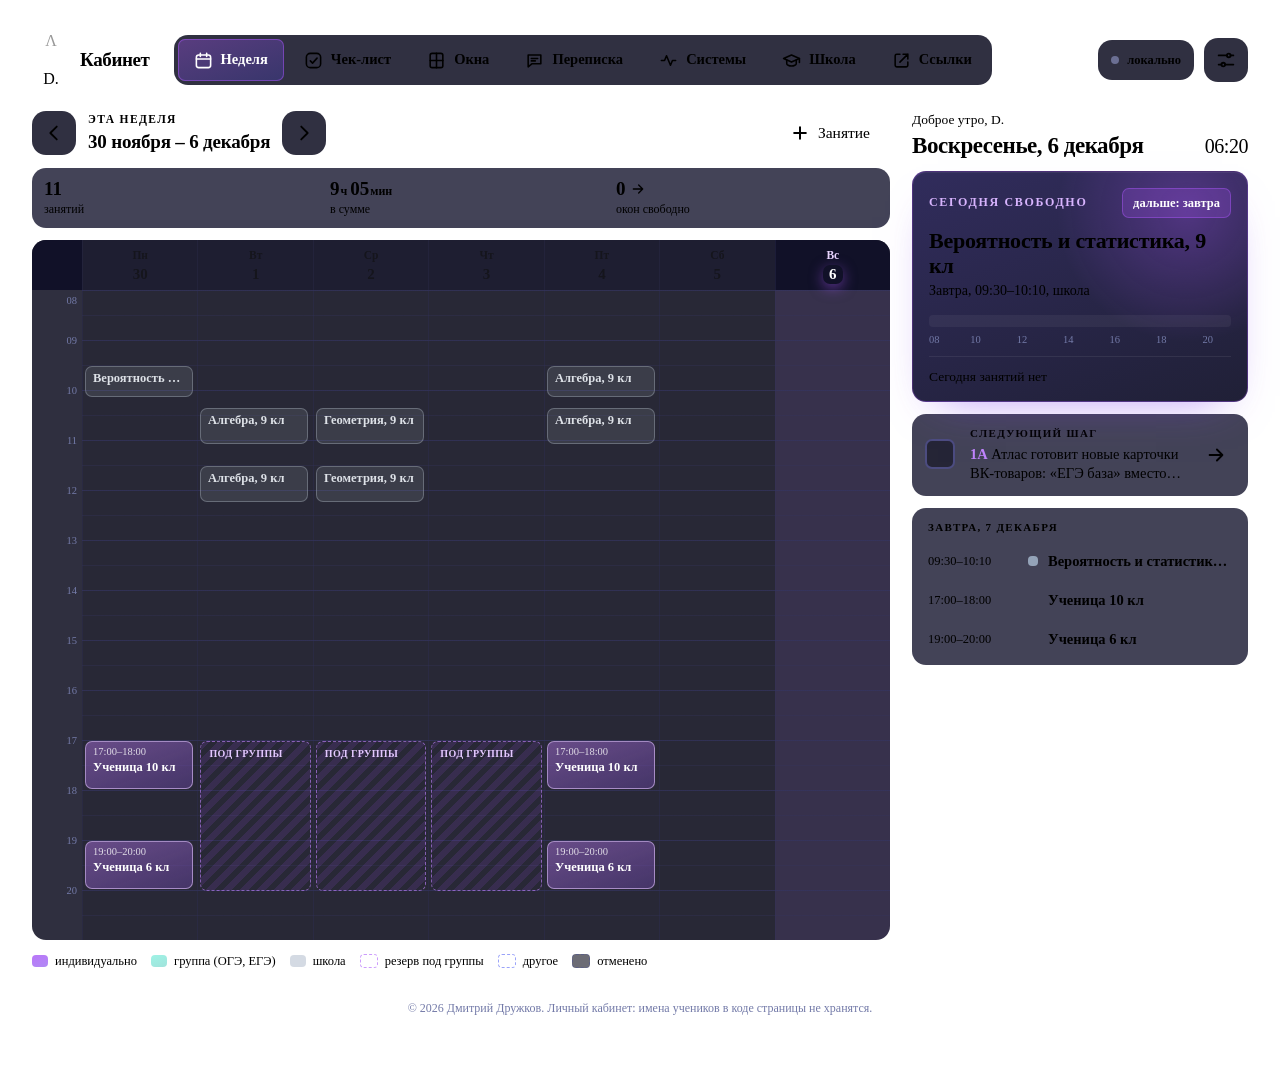
==== commit 9bd88bf3: "Кабинет: вкладка «Системы» — пульт с телефона (сторож, сервер, бэкап, люди, ошибки)" ====
--- a/index.html
+++ b/index.html
@@ -18,7 +18,7 @@
 <link rel="icon" href="favicon.svg" type="image/svg+xml">
 <link rel="apple-touch-icon" href="icon-180.png">
 <link rel="stylesheet" href="https://dmitrydruzhkovv-arch.github.io/di-brand-kit/brand-kit.css">
-<link rel="stylesheet" href="style.css?v=2609292206">
+<link rel="stylesheet" href="style.css?v=2609292246">
 </head>
 <body class="lk-page">
 
@@ -41,7 +41,7 @@
 
 <noscript><p style="padding:24px">Кабинету нужен JavaScript: включи его в браузере.</p></noscript>
 
-<script src="seed.js?v=2609292206"></script>
-<script src="app.js?v=2609292206"></script>
+<script src="seed.js?v=2609292246"></script>
+<script src="app.js?v=2609292246"></script>
 </body>
 </html>
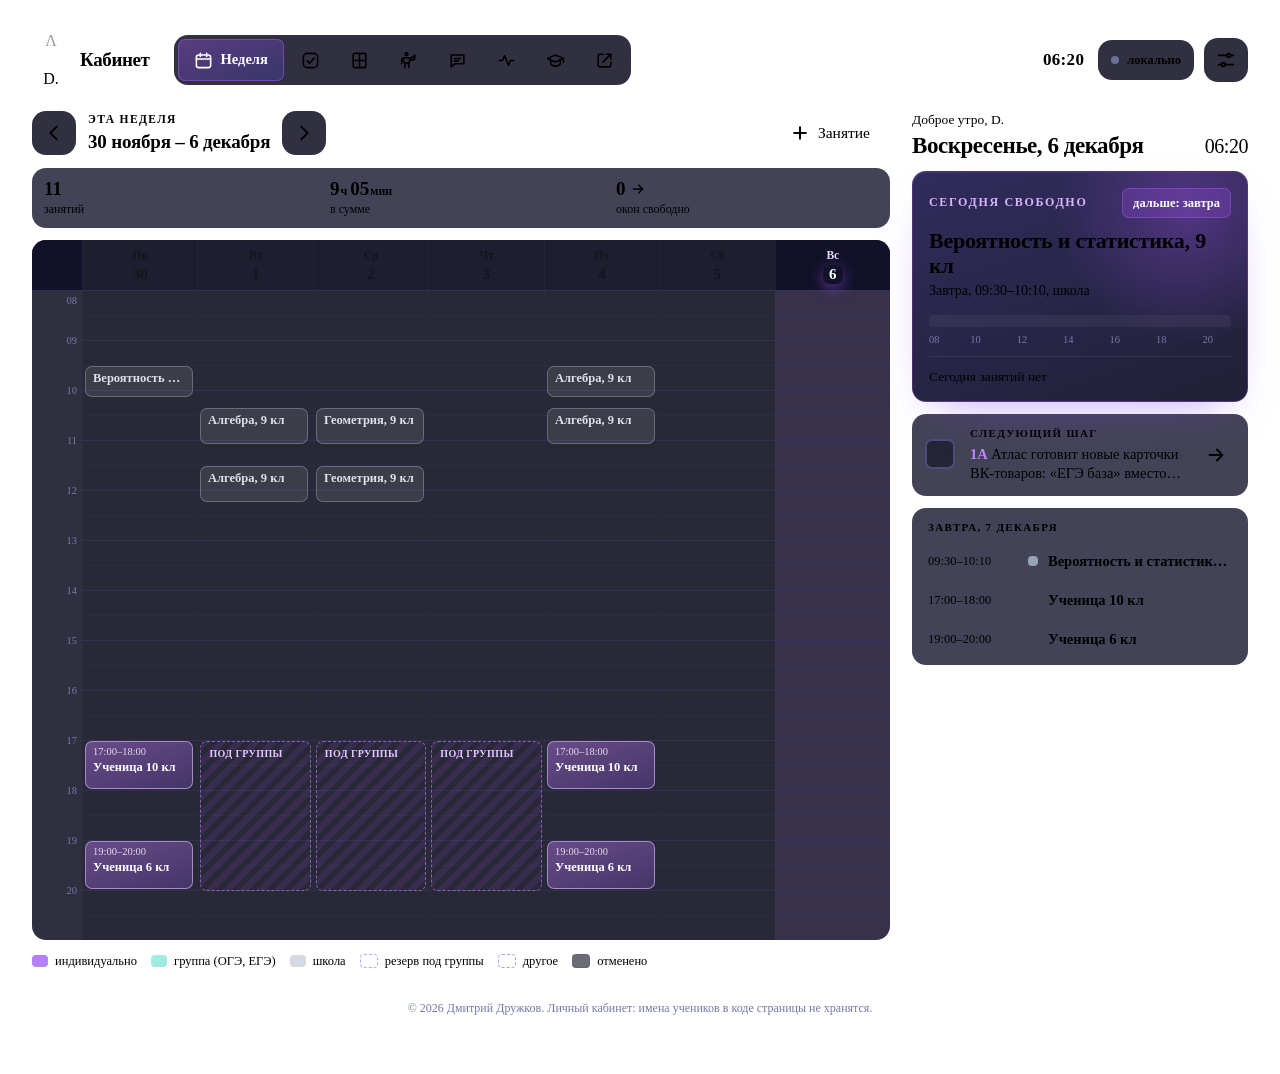
==== commit 2fc51ba3: "Кабинет: вкладка «Тренировка» (таблица упражнений по дням, суммы, порядок строк), часы в шапке на вс" ====
--- a/index.html
+++ b/index.html
@@ -4,7 +4,7 @@
 <meta charset="UTF-8">
 <meta name="viewport" content="width=device-width, initial-scale=1, viewport-fit=cover">
 <title>Кабинет D.</title>
-<meta name="description" content="Личный кабинет D.: расписание недели, чек-лист, свободные окна для родителей.">
+<meta name="description" content="Личный кабинет D.: расписание недели, чек-лист, свободные окна для родителей, тренировка.">
 <meta name="robots" content="noindex, nofollow">
 <meta name="theme-color" content="#0A0610">
 <script>
@@ -18,7 +18,7 @@
 <link rel="icon" href="favicon.svg" type="image/svg+xml">
 <link rel="apple-touch-icon" href="icon-180.png">
 <link rel="stylesheet" href="https://dmitrydruzhkovv-arch.github.io/di-brand-kit/brand-kit.css">
-<link rel="stylesheet" href="style.css?v=2609292246">
+<link rel="stylesheet" href="style.css?v=2610011954">
 </head>
 <body class="lk-page">
 
@@ -28,6 +28,7 @@
     <section class="kb-view" id="v-week" aria-label="Неделя"></section>
     <section class="kb-view" id="v-list" aria-label="Чек-лист" hidden></section>
     <section class="kb-view" id="v-okna" aria-label="Окна для родителей" hidden></section>
+    <section class="kb-view" id="v-train" aria-label="Тренировка" hidden></section>
   </main>
   <footer class="kb-foot">© 2026 Дмитрий Дружков. Личный кабинет: имена учеников в коде страницы не хранятся.</footer>
 </div>
@@ -41,7 +42,7 @@
 
 <noscript><p style="padding:24px">Кабинету нужен JavaScript: включи его в браузере.</p></noscript>
 
-<script src="seed.js?v=2609292246"></script>
-<script src="app.js?v=2609292246"></script>
+<script src="seed.js?v=2610011954"></script>
+<script src="app.js?v=2610011954"></script>
 </body>
 </html>
--- a/style.css
+++ b/style.css
@@ -63,7 +63,7 @@
 
 .kb-tabs{ display:none; }
 @media (min-width:1200px){
-  /* шесть вкладок с иконками влезают в шапку только с 1200px; уже — нижняя панель */
+  /* восемь вкладок и часы влезают в шапку только с 1200px; уже — нижняя панель */
   .kb-brand{ flex:0 0 auto; }
   /* вкладок прибавляется: не влезли — ряд листается вбок, а не выталкивает кнопки справа */
   .kb-tabs{ display:flex; gap:4px; padding:4px; margin-left:14px; min-width:0; overflow-x:auto; scrollbar-width:none; border-radius:var(--kb-r-m); border:1px solid var(--lk-line); background:var(--kb-panel-2); }
@@ -73,6 +73,10 @@
   .kb-tabs a:active{ transform:scale(.97); }
   .kb-tabs a.is-on{ color:#fff; background:linear-gradient(160deg, rgba(168,85,247,.34), rgba(79,70,229,.26)); box-shadow:inset 0 0 0 1px rgba(168,85,247,.5); }
   .kb-tabs .i{ width:19px; height:19px; }
+  /* вкладок стало восемь: с подписями они не влезают в 1240px. Подпись — только у открытой, у остальных иконка и подсказка */
+  .kb-tabs a{ padding:0 13px; }
+  .kb-tabs a:not(.is-on) span{ display:none; }
+  .kb-tabs a.is-on{ padding:0 16px; }
 }
 
 .kb-status{
@@ -835,3 +839,91 @@
 .doc-nav{ margin-top:32px; padding-top:16px; border-top:1px solid var(--lk-line); text-align:center; font-size:14px; color:var(--kb-dim); }
 .doc-nav a{ color:var(--lk-muted); }
 .doc-nav a[aria-current="page"]{ color:var(--lk-ink); font-weight:700; text-decoration:none; }
+
+/* ───────── часы в шапке (01.10) ───────── */
+.kb-clock{ margin-left:auto; font-size:17px; font-weight:700; letter-spacing:.02em; color:var(--lk-ink); white-space:nowrap; padding:0 4px; }
+.kb-clock + .kb-status{ margin-left:0; }
+@media (max-width:560px){
+  /* на телефоне статус сжимается до точки — иначе часы не помещаются */
+  .kb-top{ gap:6px; }
+  .kb-clock{ font-size:15px; padding:0; }
+  .kb-status{ padding:0 12px; }
+  .kb-status span{ display:none; }
+  .kb-status[data-s="offline"] span, .kb-status[data-s="badkey"] span{ display:inline; }
+  .kb-top:has(.kb-status[data-s="offline"], .kb-status[data-s="badkey"]) .kb-clock{ display:none; }
+  .kb-top:has(.kb-status[data-s="offline"], .kb-status[data-s="badkey"]) .kb-status{ margin-left:auto; }
+  .kb-name{ font-size:17px; }
+}
+
+/* ───────── «Тренировка» (01.10) ───────── */
+.tr-head{ display:flex; align-items:center; gap:14px; padding:6px 0 14px; }
+.tr-fig{ width:64px; height:64px; flex:0 0 64px; fill:none; stroke:var(--lk-violet); stroke-width:2.6; stroke-linecap:round; stroke-linejoin:round; filter:drop-shadow(0 0 14px rgba(168,85,247,.45)); }
+.tr-ttl{ flex:1; min-width:0; }
+.tr-ttl small{ display:block; font-size:13.5px; color:var(--lk-muted); }
+.tr-ttl h1{ margin:2px 0 0; font-size:23px; line-height:1.15; font-weight:900; letter-spacing:-.02em; }
+.tr-dbtn{ width:auto; min-height:44px; padding:0 14px; flex:0 0 auto; }
+.tr-form{ display:flex; gap:8px; flex-wrap:wrap; margin:12px 0; }
+.tr-form input{ flex:1 1 180px; min-width:0; height:46px; padding:0 13px; border-radius:var(--kb-r-m); border:1.5px solid var(--lk-line); background:rgba(8,8,22,.5); font-size:16px; }
+.tr-form input:focus{ outline:none; border-color:var(--lk-violet); box-shadow:0 0 0 4px rgba(168,85,247,.16); }
+.tr-form .btn2{ width:auto; flex:0 0 auto; }
+.tr-empty, .tr-hint{ margin:12px 0; font-size:13.5px; line-height:1.5; color:var(--kb-dim); }
+
+.tr-wrap{ --tr-bg:#0e0e22; overflow-x:auto; border-radius:var(--kb-r-m); border:1px solid var(--lk-line); background:var(--tr-bg); -webkit-overflow-scrolling:touch; }
+.tr-tbl{ width:100%; border-collapse:separate; border-spacing:0; font-size:15px; }
+.tr-tbl th, .tr-tbl td{ padding:0; height:52px; text-align:center; border-bottom:1px solid var(--kb-grid-2); background:var(--tr-bg); }
+.tr-tbl thead th{ height:56px; font-weight:700; color:var(--lk-muted); }
+.tr-tbl tbody tr:last-child td{ border-bottom:0; }
+.tr-n{ position:sticky; left:0; z-index:2; min-width:158px; max-width:200px; text-align:left !important; border-right:1px solid var(--kb-grid-2); }
+.tr-s{ position:sticky; right:0; z-index:2; min-width:66px; border-left:1px solid var(--kb-grid-2); }
+.tr-tbl thead .tr-n{ padding-left:14px !important; font-size:12.5px; text-transform:uppercase; letter-spacing:.06em; }
+.tr-d{ min-width:56px; }
+.tr-d.is-today{ background:rgba(168,85,247,.10) !important; }
+
+.tr-tbl th.tr-d button{ width:100%; height:100%; display:flex; flex-direction:column; align-items:center; justify-content:center; gap:1px; font-size:11.5px; color:var(--lk-muted); }
+.tr-tbl th.tr-d button b{ font-size:13.5px; color:var(--lk-ink); font-weight:700; }
+.tr-tbl th.tr-d.is-sel button{ background:rgba(168,85,247,.2); }
+.tr-tbl tbody .tr-n{ white-space:nowrap; }
+.tr-grip{ width:34px; height:52px; display:inline-grid; place-items:center; vertical-align:middle; color:var(--kb-dim); cursor:grab; touch-action:none; }
+.tr-grip .i{ width:22px; height:22px; stroke-width:3.4; }
+.tr-name{ display:inline-block; vertical-align:middle; max-width:calc(100% - 40px); height:52px; overflow:hidden; text-overflow:ellipsis; font-weight:700; font-size:15px; text-align:left; }
+.tr-name.is-sel{ color:var(--lk-violet); }
+.tr-c{ width:100%; height:52px; font-size:17px; font-weight:500; color:var(--kb-dim); transition:background .15s; }
+.tr-c.has{ color:var(--lk-ink); font-weight:700; }
+.tr-c:hover{ background:rgba(168,85,247,.12); }
+.tr-c.is-sel{ background:rgba(168,85,247,.28); box-shadow:inset 0 0 0 2px var(--lk-violet); }
+.tr-s b{ color:var(--lk-mint); font-size:17px; }
+
+.tr-tbl tfoot td{ font-weight:700; color:var(--lk-muted); border-top:1px solid var(--lk-line); border-bottom:0 !important; }
+.tr-tbl tfoot .tr-n{ padding-left:14px !important; font-size:13px; }
+tr.is-drag td{ background:rgba(168,85,247,.22) !important; }
+body.is-dragging{ user-select:none; -webkit-user-select:none; cursor:grabbing; }
+
+/* панель записи — внизу над нижним меню */
+.tr-pan{
+  position:fixed; z-index:32; left:50%; transform:translateX(-50%); width:min(560px, calc(100% - 24px));
+  bottom:calc(var(--kb-nav) + 10px + var(--kb-safe-b)); padding:14px; border-radius:var(--kb-r-m);
+  border:1px solid rgba(168,85,247,.5); background:rgba(18,16,40,.97); box-shadow:0 18px 50px rgba(0,0,0,.55);
+  backdrop-filter:blur(14px); -webkit-backdrop-filter:blur(14px);
+}
+@media (min-width:1200px){ .tr-pan{ bottom:20px; } }
+#v-train.has-pan{ padding-bottom:280px; }
+.tr-pan-h{ display:flex; align-items:flex-start; gap:10px; }
+.tr-pan-h > div{ flex:1; min-width:0; }
+.tr-pan-h b{ display:block; font-size:16px; }
+.tr-pan-h small{ color:var(--lk-muted); font-size:13px; }
+.tr-x{ width:40px; height:40px; display:grid; place-items:center; border-radius:var(--kb-r-s); color:var(--lk-muted); }
+.tr-x:hover{ color:var(--lk-ink); }
+.tr-pan-v{ font-size:44px; line-height:1.1; font-weight:900; text-align:center; margin:2px 0 10px; color:var(--lk-ink); }
+.tr-pan-q{ display:grid; grid-template-columns:repeat(5, 1fr); gap:8px; }
+.tr-pan-q .btn2{ min-height:52px; padding:0; font-size:17px; }
+.tr-pan .tr-form{ margin:10px 0 0; }
+.tr-pan .tr-form input{ flex:1 1 90px; }
+.tr-pan .tr-form .btn2{ padding:0 14px; }
+.tr-del{ margin-top:10px; }
+
+[data-theme="light"] .tr-wrap{ --tr-bg:#ffffff; }
+[data-theme="light"] .tr-pan{ background:rgba(255,255,255,.98); box-shadow:0 18px 50px rgba(60,40,100,.28); }
+[data-theme="light"] .tr-form input{ background:#fff; border-color:#d6cfe6; }
+[data-theme="light"] .tr-fig{ stroke:#7c3aed; filter:none; }
+[data-theme="light"] .tr-s b{ color:#0f766e; }
+[data-theme="light"] .tr-name.is-sel{ color:#6d28d9; }
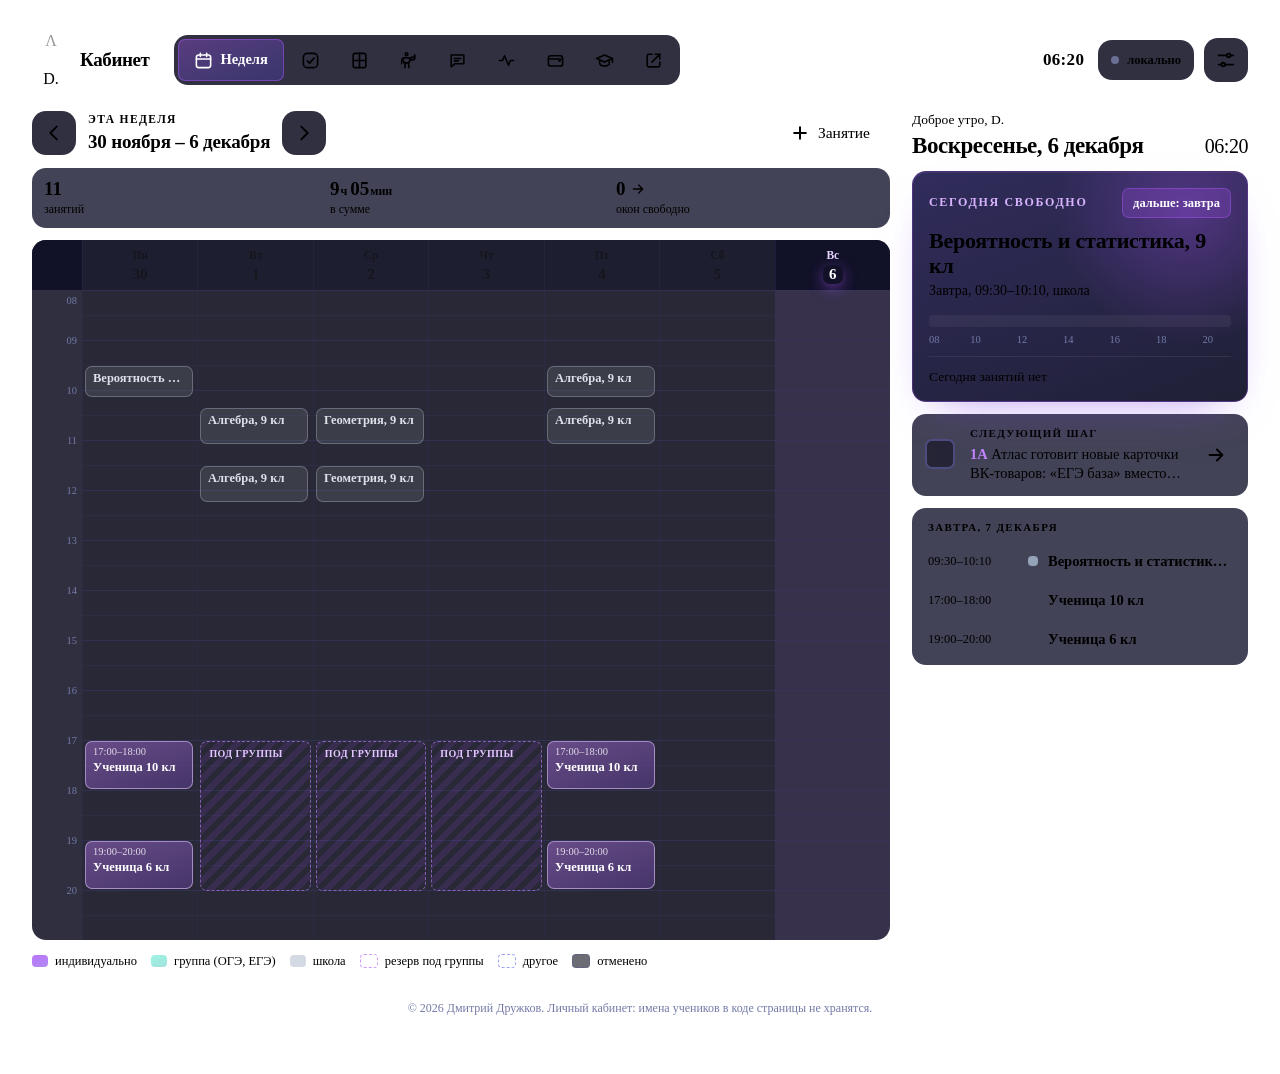
==== commit 3bfc6f8e: "Кабинет: пункт «Деньги» в меню — личный финансовый пульт D (ТЗ 24)" ====
--- a/index.html
+++ b/index.html
@@ -18,7 +18,7 @@
 <link rel="icon" href="favicon.svg" type="image/svg+xml">
 <link rel="apple-touch-icon" href="icon-180.png">
 <link rel="stylesheet" href="https://dmitrydruzhkovv-arch.github.io/di-brand-kit/brand-kit.css">
-<link rel="stylesheet" href="style.css?v=2610011954">
+<link rel="stylesheet" href="style.css?v=2610281454">
 </head>
 <body class="lk-page">
 
@@ -42,7 +42,7 @@
 
 <noscript><p style="padding:24px">Кабинету нужен JavaScript: включи его в браузере.</p></noscript>
 
-<script src="seed.js?v=2610011954"></script>
-<script src="app.js?v=2610011954"></script>
+<script src="seed.js?v=2610281454"></script>
+<script src="app.js?v=2610281454"></script>
 </body>
 </html>
--- a/style.css
+++ b/style.css
@@ -877,6 +877,11 @@
 .tr-s{ position:sticky; right:0; z-index:2; min-width:66px; border-left:1px solid var(--kb-grid-2); }
 .tr-tbl thead .tr-n{ padding-left:14px !important; font-size:12.5px; text-transform:uppercase; letter-spacing:.06em; }
 .tr-d{ min-width:56px; }
+.tr-tbl .tr-add{ width:52px; min-width:52px; }
+.tr-tbl th.tr-add button{ width:100%; height:100%; display:grid; place-items:center; color:var(--lk-violet); transition:background .15s, transform .15s var(--kb-ease); }
+.tr-tbl th.tr-add button:hover{ background:rgba(168,85,247,.14); }
+.tr-tbl th.tr-add button:active{ transform:scale(.92); }
+.tr-tbl th.tr-add .i{ width:22px; height:22px; stroke-width:2.6; }
 .tr-d.is-today{ background:rgba(168,85,247,.10) !important; }
 
 .tr-tbl th.tr-d button{ width:100%; height:100%; display:flex; flex-direction:column; align-items:center; justify-content:center; gap:1px; font-size:11.5px; color:var(--lk-muted); }
@@ -906,7 +911,7 @@
   backdrop-filter:blur(14px); -webkit-backdrop-filter:blur(14px);
 }
 @media (min-width:1200px){ .tr-pan{ bottom:20px; } }
-#v-train.has-pan{ padding-bottom:280px; }
+#v-train.has-pan{ padding-bottom:360px; }
 .tr-pan-h{ display:flex; align-items:flex-start; gap:10px; }
 .tr-pan-h > div{ flex:1; min-width:0; }
 .tr-pan-h b{ display:block; font-size:16px; }
@@ -921,9 +926,119 @@
 .tr-pan .tr-form .btn2{ padding:0 14px; }
 .tr-del{ margin-top:10px; }
 
+/* секции, секундомер, время тренировки, подходы (12.10) */
+.tr-secs{ display:grid; grid-auto-flow:row; grid-template-columns:repeat(4, minmax(0,1fr)); width:100%; margin:0 0 12px; }
+.tr-secs button{ min-width:0; padding:0 2px; white-space:nowrap; overflow:hidden; text-overflow:ellipsis; }
+.tr-sw{ display:flex; align-items:center; gap:12px; margin:0 0 12px; padding:9px 9px 9px 14px; border-radius:var(--kb-r-m); border:1px solid var(--lk-line); background:var(--kb-panel); }
+.tr-sw > .i{ width:24px; height:24px; color:var(--lk-muted); }
+.tr-sw-t{ flex:1; min-width:0; }
+.tr-sw-t b{ display:block; font-size:15px; line-height:1.2; }
+.tr-sw-t small{ display:block; font-size:12.5px; color:var(--lk-muted); white-space:nowrap; overflow:hidden; text-overflow:ellipsis; }
+.tr-sw .btn2{ width:auto; min-height:46px; padding:0 20px; flex:0 0 auto; }
+.tr-sw .tr-sw-x{ width:46px; padding:0; color:var(--lk-muted); }
+.tr-sw.is-run{ border-color:rgba(94,234,212,.5); }
+.tr-sw.is-run > .i{ color:var(--lk-mint); }
+.tr-sw.is-run .tr-sw-t b{ font-size:27px; line-height:1.1; font-weight:700; }
+
+.tr-tbl .tr-tm td{ height:40px; border-bottom:1px solid var(--lk-line); }
+.tr-tm .tr-n{ padding-left:14px; font-size:12.5px; font-weight:700; text-transform:uppercase; letter-spacing:.06em; color:var(--lk-muted); }
+.tr-tmc{ width:100%; height:40px; padding:0 5px; font-size:12.5px; white-space:nowrap; color:var(--kb-dim); transition:background .15s; }
+.tr-tmc.has{ color:var(--lk-mint); font-weight:700; }
+.tr-tmc, .tr-tm .tr-s, .tr-pan-v{ font-variant-numeric:tabular-nums; }
+.tr-tmc small{ margin-left:3px; font-size:10.5px; font-weight:500; color:var(--lk-muted); }
+.tr-tmc:hover{ background:rgba(168,85,247,.12); }
+.tr-tmc.is-sel{ background:rgba(168,85,247,.28); box-shadow:inset 0 0 0 2px var(--lk-violet); }
+.tr-tm .tr-s{ padding:0 6px; font-size:12.5px; font-weight:700; white-space:nowrap; color:var(--lk-mint); }
+.tr-c{ padding:0 5px; line-height:1.05; white-space:nowrap; }
+.tr-c small{ display:block; margin-top:4px; font-size:10.5px; font-weight:500; letter-spacing:-.02em; color:var(--lk-muted); }
+
+.tr-pan-v small{ display:block; margin-top:3px; font-family:var(--lk-font); font-size:13px; font-weight:500; color:var(--lk-muted); }
+.tr-sets{ display:flex; margin:0 0 10px; overflow-x:auto; scrollbar-width:none; border-radius:var(--kb-r-s); border:1px solid var(--lk-line); }
+.tr-sets::-webkit-scrollbar{ display:none; }
+.tr-sets > *{ flex:0 0 auto; min-width:48px; height:50px; padding:0 9px; display:flex; flex-direction:column; align-items:center; justify-content:center; gap:4px; border-right:1px solid var(--lk-line); }
+.tr-sets small{ font-size:10.5px; line-height:1; color:var(--lk-muted); }
+.tr-sets b{ font-size:15px; line-height:1; }
+.tr-set-h{ align-items:flex-start !important; background:rgba(255,255,255,.04); }
+.tr-set{ transition:background .15s; }
+.tr-set:hover{ background:rgba(168,85,247,.12); }
+.tr-set.is-sel{ background:rgba(168,85,247,.28); box-shadow:inset 0 0 0 2px var(--lk-violet); }
+.tr-sets .tr-set--new{ flex:1 0 auto; align-items:flex-start; border-right:0; }
+.tr-set--new b{ color:var(--lk-violet); font-size:17px; }
+.tr-pre{ min-height:19px; margin:8px 2px 0; font-size:13.5px; color:var(--lk-mint); }
+.tr-pre.is-bad{ color:#fda4af; }
+.tr-mv{ display:grid; grid-auto-flow:row; grid-template-columns:repeat(3, minmax(0,1fr)); width:100%; margin-top:10px; }
+.tr-mv button{ padding:0 2px; }
+
+/* ───────── «МФР» — карта тела (12.10) ───────── */
+#v-train{ --mf-c:#A855F7; --mf-line:rgba(192,132,252,.55); --mf-day:#5EEAD4; --mf-body:rgba(255,255,255,.07); }
+/* айфон: частые касания по фигуре приближали страницу (двойной тап Safari). Запрет ставится на обычный блок-предок:
+   у самих фигур внутри SVG Safari его не слушает, а касание мимо зоны попадает в сам раздел. Щипок двумя пальцами остаётся */
+#v-train{ touch-action:manipulation; }
+.mf-bar{
+  position:sticky; z-index:5; top:calc(8px + env(safe-area-inset-top, 0px)); display:flex; align-items:center; gap:8px;
+  min-height:66px; margin:0 0 12px; padding:10px 10px 12px 14px; overflow:hidden; border-radius:var(--kb-r-m);
+  border:1px solid rgba(168,85,247,.5); background:rgba(18,16,40,.97); box-shadow:0 12px 32px rgba(0,0,0,.42);
+}
+.mf-bar-t{ flex:1; min-width:0; }
+.mf-bar-t b{ display:block; font-size:16px; line-height:1.25; white-space:nowrap; overflow:hidden; text-overflow:ellipsis; }
+.mf-bar-t small{ display:block; font-size:13px; line-height:1.3; color:var(--lk-muted); }
+.mf-bar .btn2{ width:auto; min-width:58px; min-height:44px; padding:0 12px; font-size:16px; flex:0 0 auto; }
+.mf-bar-p{ position:absolute; left:0; bottom:0; height:3px; background:var(--mf-c); }
+.mf-view{ display:grid; grid-auto-flow:row; grid-template-columns:1fr 1fr; width:100%; margin:0 0 6px; }
+.mf-cols{ display:grid; gap:16px; }
+.mf-col{ min-width:0; }
+.mf-col h2{ margin:6px 0 2px; text-align:center; font-size:12.5px; font-weight:700; text-transform:uppercase; letter-spacing:.06em; color:var(--lk-muted); }
+@media (max-width:719px){
+  .mf-cols[data-v="f"] .mf-col--b, .mf-cols[data-v="b"] .mf-col--f, .mf-col h2{ display:none; }   /* телефон: одна проекция, зато крупная */
+}
+@media (min-width:720px){
+  .mf-view{ display:none; }
+  .mf-cols{ grid-template-columns:1fr 1fr; gap:24px; }
+}
+.mf-svg{ display:block; width:100%; max-width:330px; height:auto; margin:0 auto; overflow:visible; touch-action:manipulation; -webkit-user-select:none; user-select:none; -webkit-touch-callout:none; }
+.mf-b{ fill:var(--mf-body); pointer-events:none; }
+.mf-z{ fill:var(--mf-c); stroke:var(--mf-line); stroke-width:1.1; cursor:pointer; touch-action:manipulation; -webkit-tap-highlight-color:transparent; transform-box:fill-box; transform-origin:center; transition:fill-opacity .25s; }
+@media (hover:hover){ .mf-z:hover{ stroke:var(--lk-ink); stroke-width:1.8; } }
+.mf-z.is-day{ stroke:var(--mf-day); stroke-width:2.6; }
+.mf-z.is-full{ filter:drop-shadow(0 0 5px rgba(168,85,247,.85)); }
+.mf-z.is-sel{ stroke:#fff; stroke-width:2.6; }
+.mf-z.is-pop{ animation:mf-pop .34s var(--kb-ease); }
+@keyframes mf-pop{ from{ transform:scale(.88); } to{ transform:scale(1); } }
+.mf-list{ list-style:none; margin:12px 0 0; padding:0; overflow:hidden; border-radius:var(--kb-r-m); border:1px solid var(--lk-line); background:var(--kb-panel); }
+.mf-list li{ display:grid; grid-template-columns:minmax(0,1fr) 54px 36px 112px; align-items:center; gap:8px; min-height:48px; padding:0 2px 0 14px; border-bottom:1px solid var(--kb-grid-2); }
+.mf-list li:last-child{ border-bottom:0; }
+.mf-list li.is-sel{ background:rgba(168,85,247,.16); }
+.mf-list .mf-lh{ min-height:30px; font-size:11px; font-weight:700; text-transform:uppercase; letter-spacing:.06em; color:var(--kb-dim); }
+.mf-lh b{ font-weight:700; }
+.mf-lh span:last-child{ text-align:center; }
+.mf-n{ font-size:14.5px; font-weight:700; white-space:nowrap; overflow:hidden; text-overflow:ellipsis; }
+.mf-pr{ height:6px; overflow:hidden; border-radius:var(--kb-r-xs); background:rgba(255,255,255,.08); }
+.mf-pr i{ display:block; height:100%; background:var(--mf-c); }
+.mf-list li > b{ text-align:right; font-size:14px; }
+.mf-st{ display:grid; grid-template-columns:44px 24px 44px; align-items:center; }
+.mf-st button{ width:44px; height:44px; display:grid; place-items:center; border-radius:var(--kb-r-s); font-size:21px; color:var(--lk-muted); transition:background .15s, color .15s; }
+.mf-st button:hover{ color:var(--lk-ink); background:rgba(168,85,247,.14); }
+.mf-st button:disabled{ opacity:.3; cursor:not-allowed; background:none; }
+.mf-st em{ text-align:center; font-style:normal; font-size:15px; font-weight:700; color:var(--mf-day); }
+@media (max-width:479px){   /* на телефоне полоску заменяет сама фигура — название зоны важнее */
+  .mf-list li{ grid-template-columns:minmax(0,1fr) 36px 112px; }
+  .mf-pr, .mf-lh span:nth-child(2){ display:none; }
+}
+
 [data-theme="light"] .tr-wrap{ --tr-bg:#ffffff; }
 [data-theme="light"] .tr-pan{ background:rgba(255,255,255,.98); box-shadow:0 18px 50px rgba(60,40,100,.28); }
 [data-theme="light"] .tr-form input{ background:#fff; border-color:#d6cfe6; }
+[data-theme="light"] .tr-tbl th.tr-add button{ color:#6d28d9; }
 [data-theme="light"] .tr-fig{ stroke:#7c3aed; filter:none; }
 [data-theme="light"] .tr-s b{ color:#0f766e; }
 [data-theme="light"] .tr-name.is-sel{ color:#6d28d9; }
+[data-theme="light"] .tr-tmc.has, [data-theme="light"] .tr-tm .tr-s, [data-theme="light"] .tr-pre{ color:#0f766e; }
+[data-theme="light"] .tr-pre.is-bad{ color:#e11d48; }
+[data-theme="light"] .tr-set-h{ background:rgba(60,40,100,.05); }
+[data-theme="light"] .tr-set--new b{ color:#6d28d9; }
+[data-theme="light"] .tr-sw.is-run{ border-color:rgba(20,184,166,.6); }
+[data-theme="light"] .tr-sw.is-run > .i{ color:#0f766e; }
+[data-theme="light"] #v-train{ --mf-c:#7c3aed; --mf-line:rgba(109,40,217,.5); --mf-day:#0f766e; --mf-body:rgba(60,40,100,.09); }
+[data-theme="light"] .mf-bar{ background:rgba(255,255,255,.98); box-shadow:0 12px 32px rgba(60,40,100,.2); }
+[data-theme="light"] .mf-z.is-sel{ stroke:#1f1a29; }
+[data-theme="light"] .mf-pr{ background:rgba(60,40,100,.1); }
